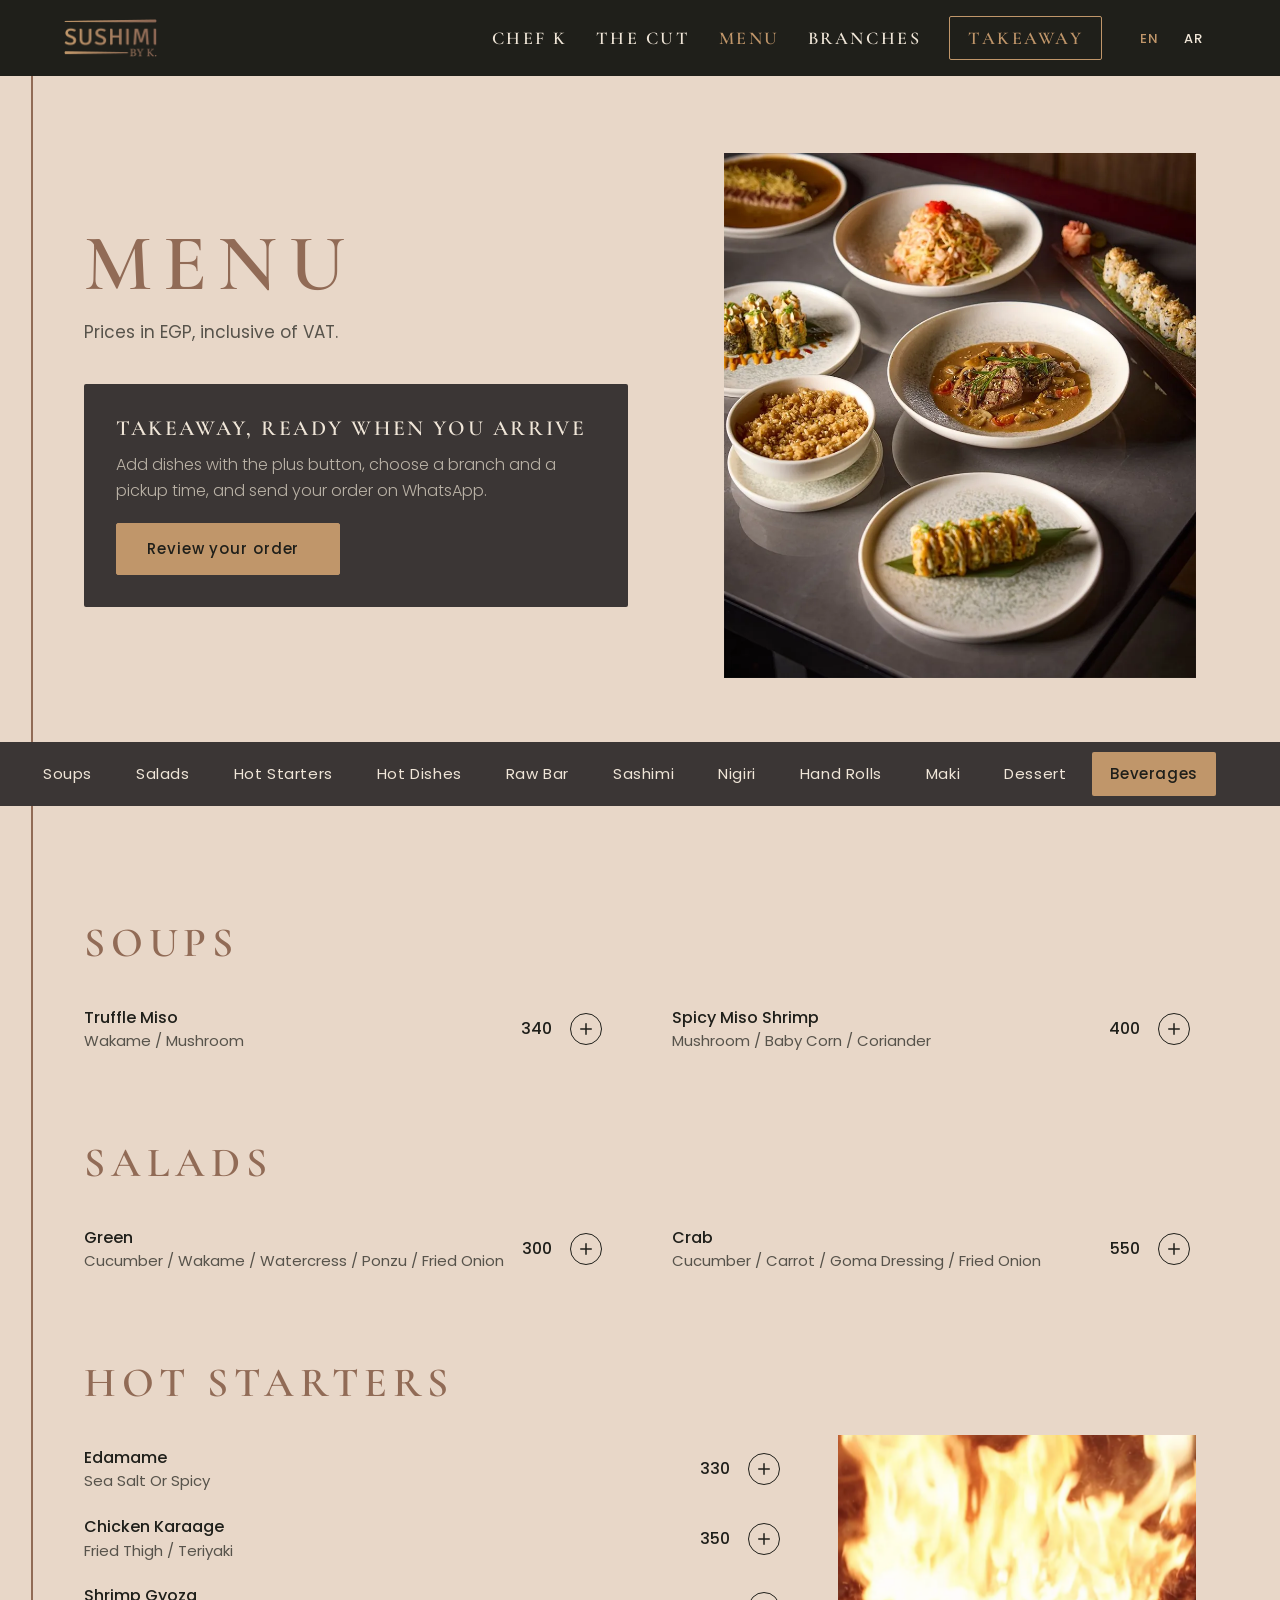
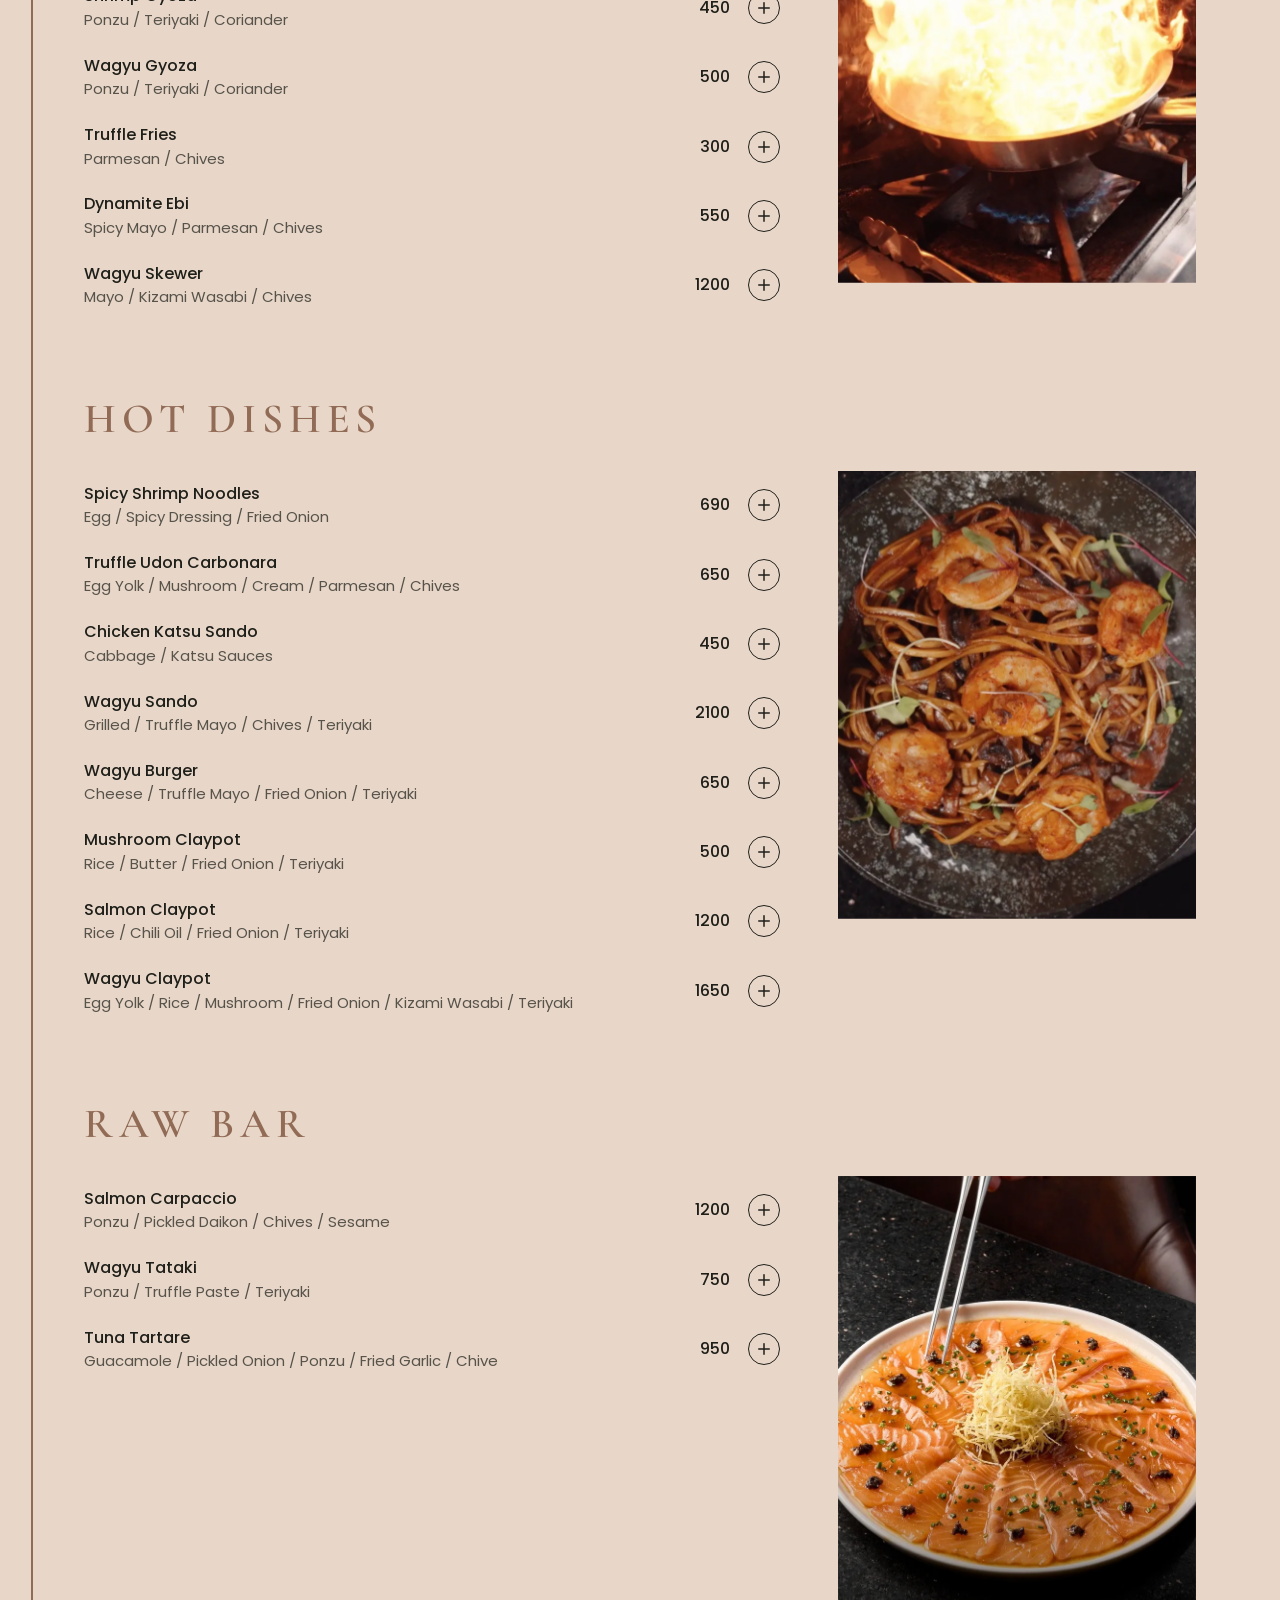
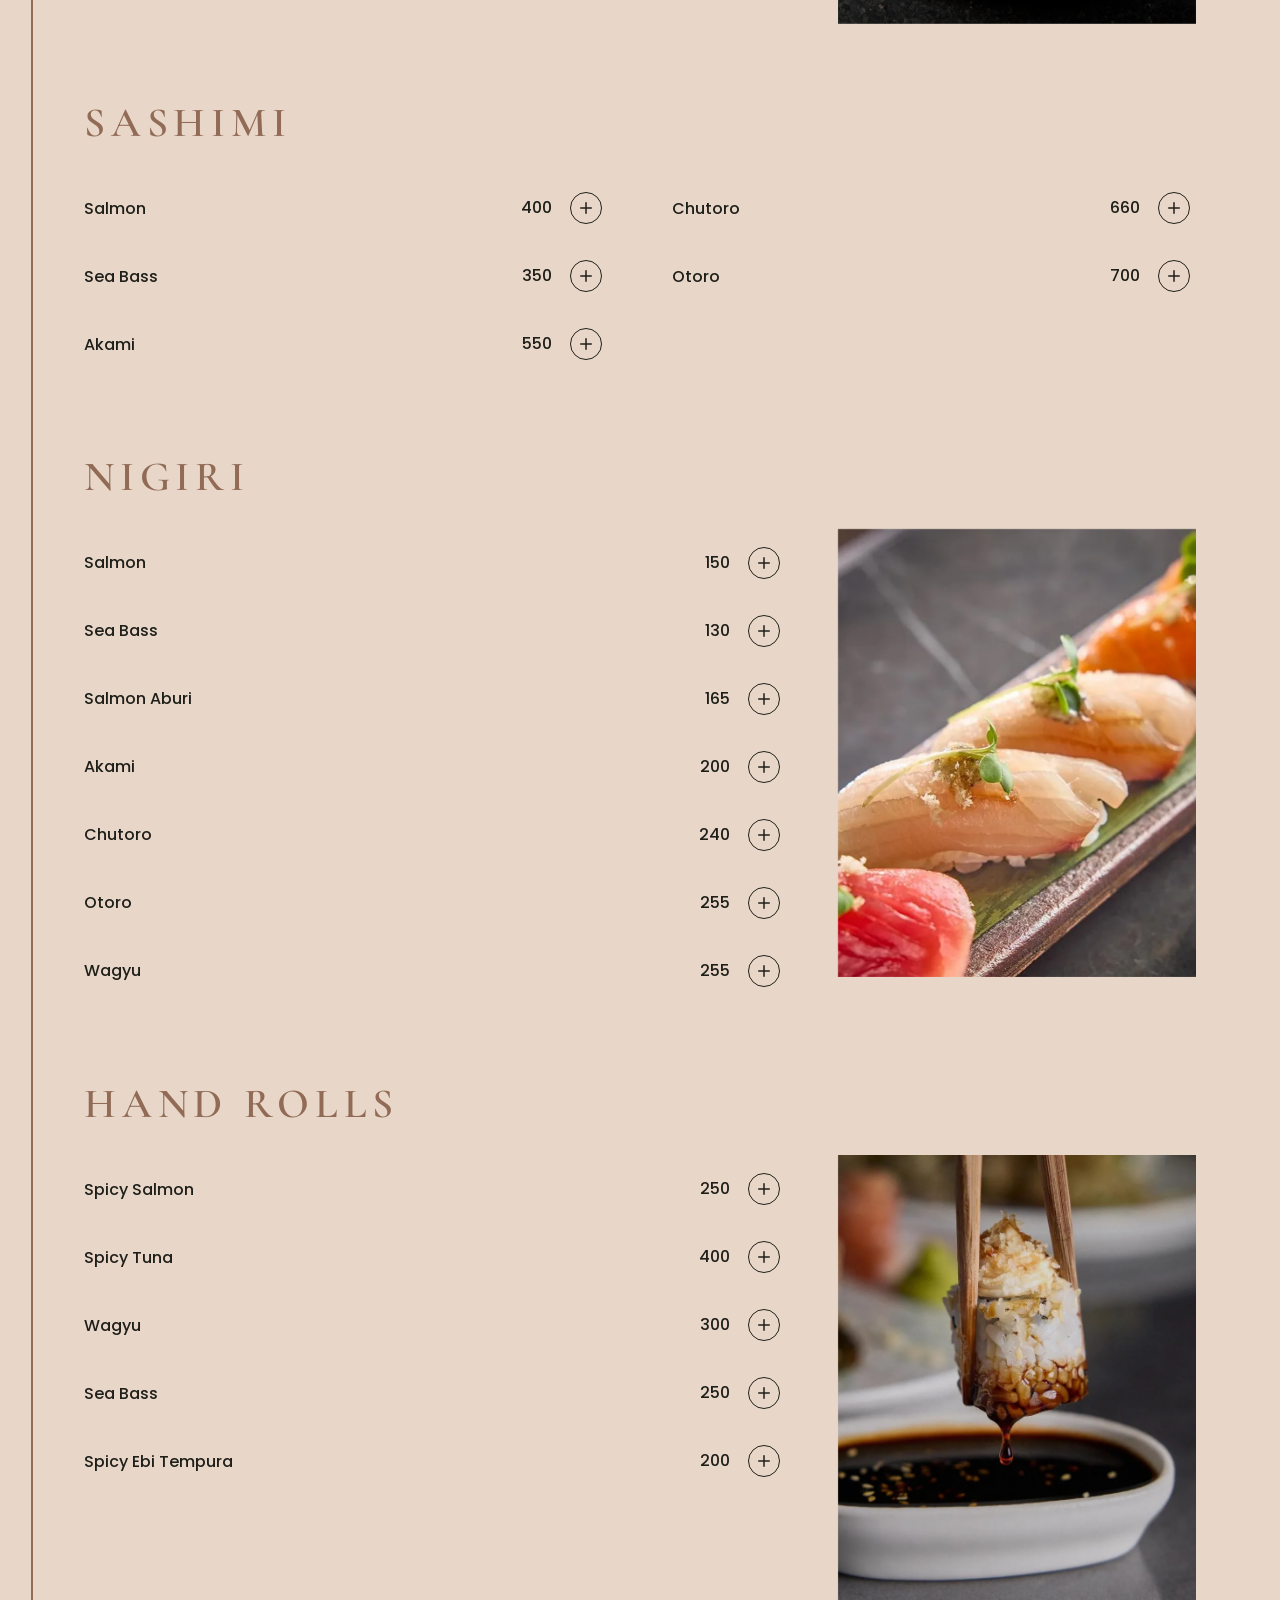
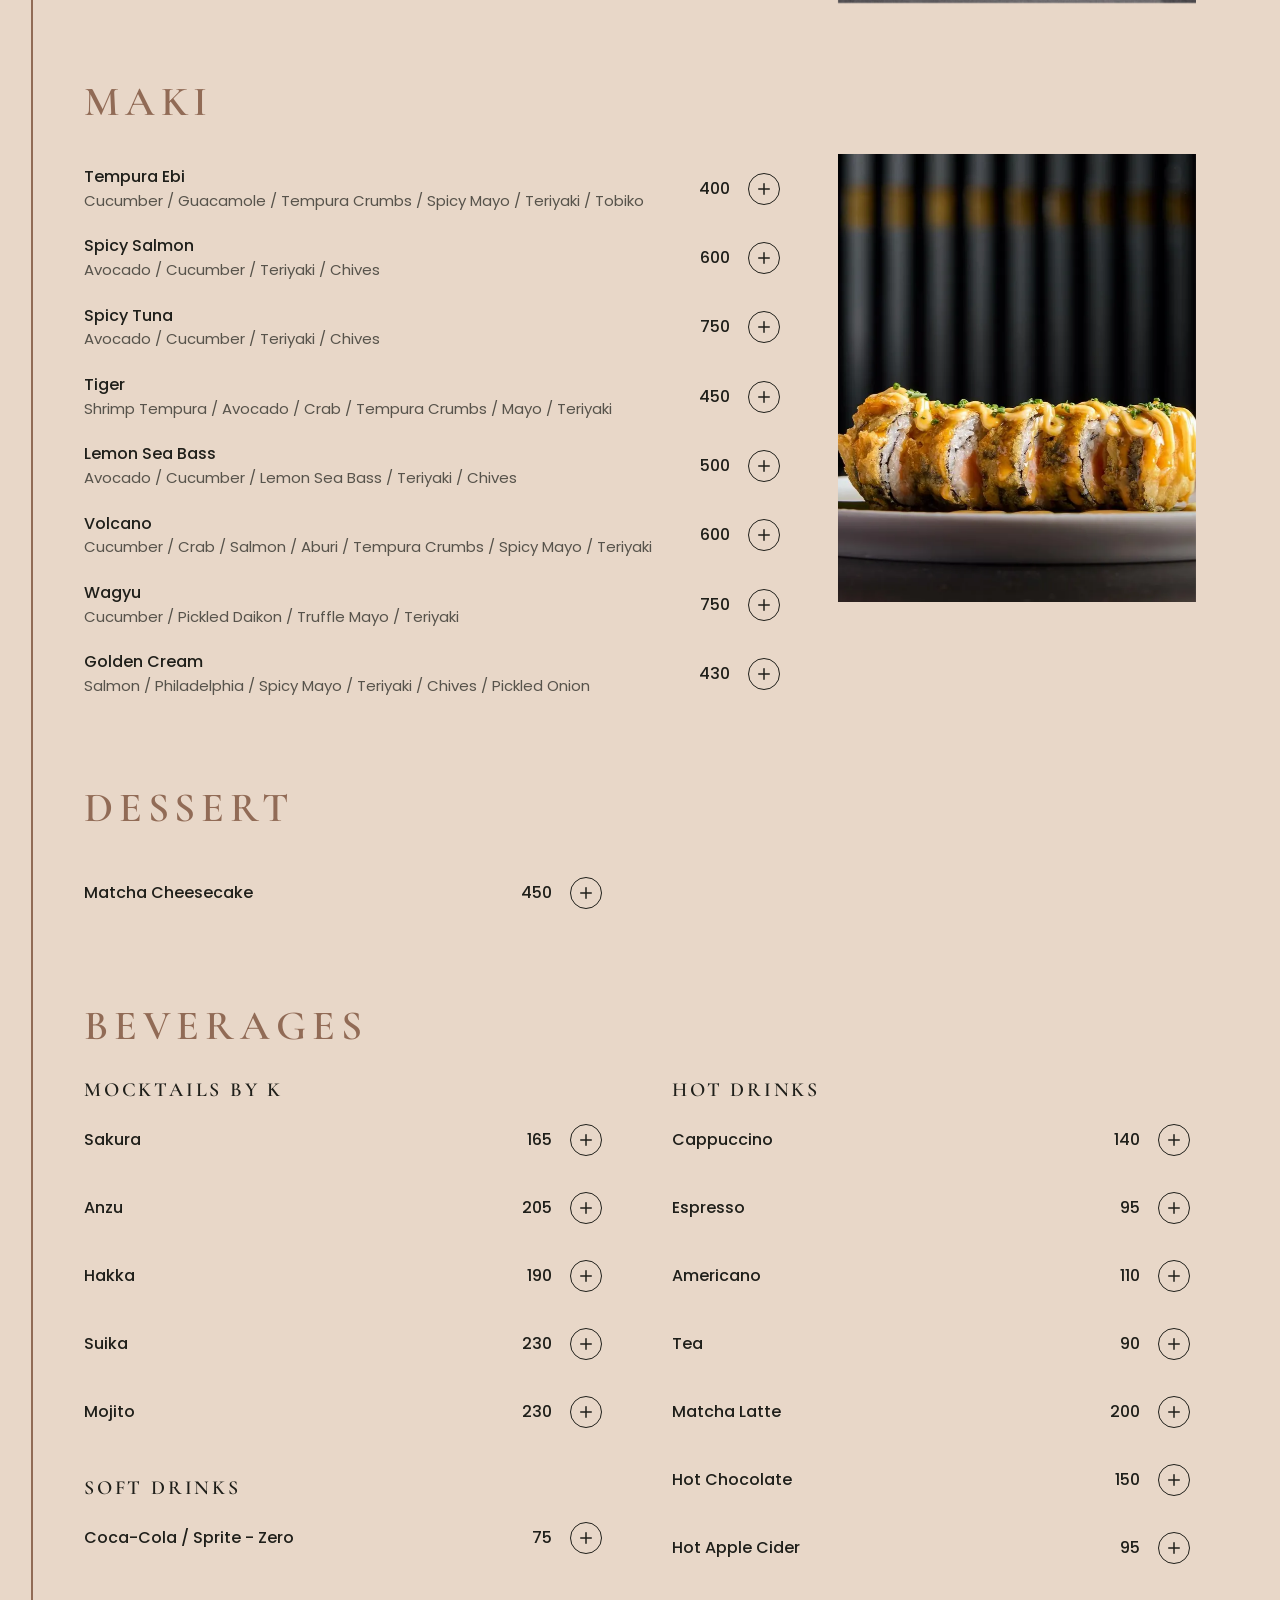
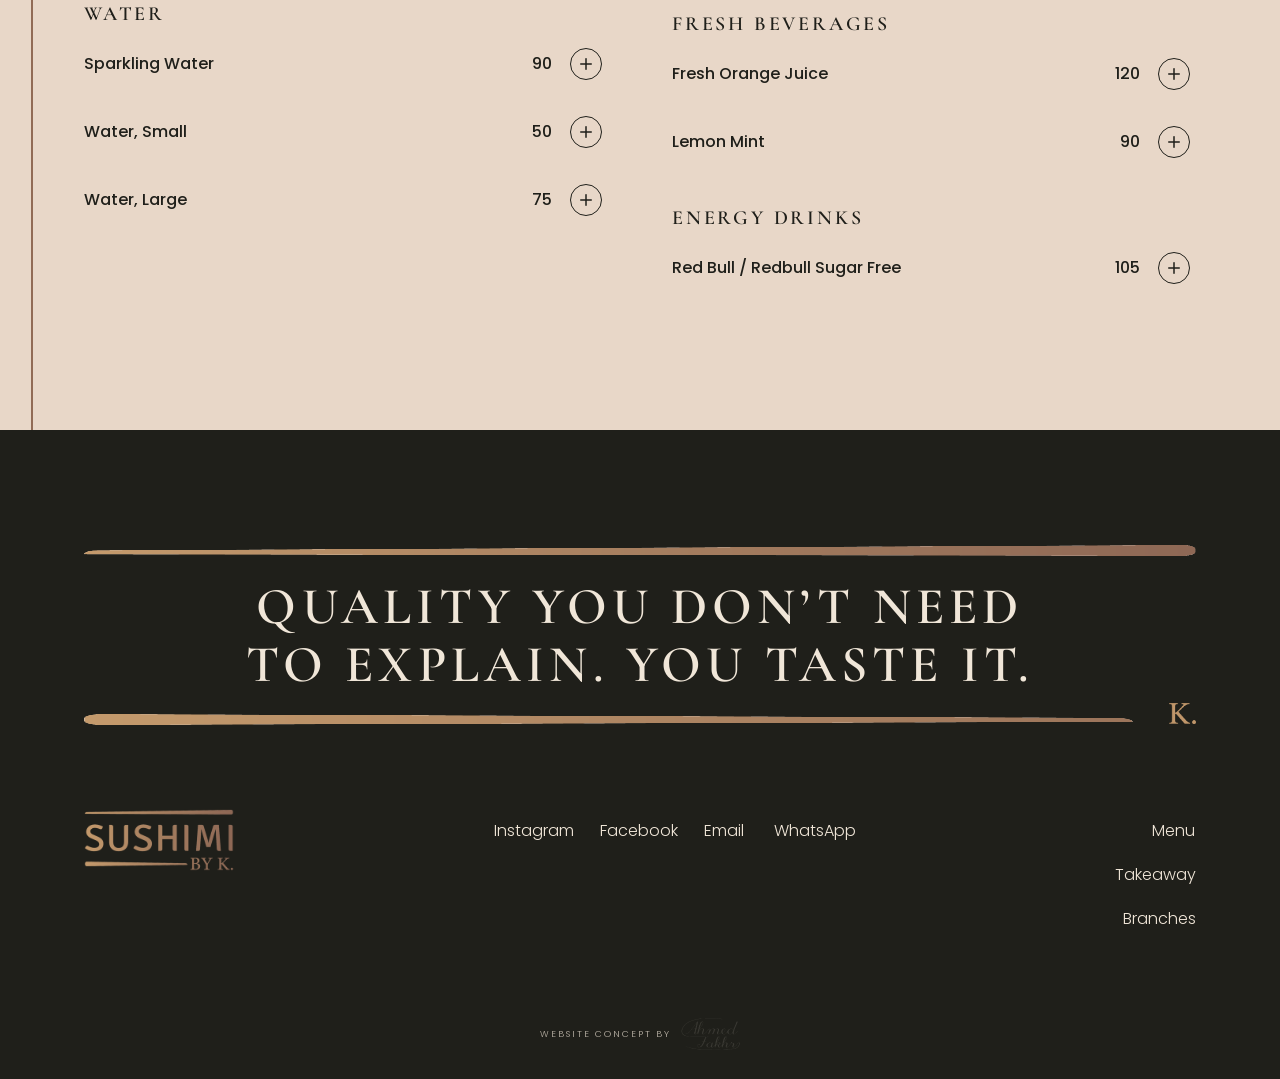
==== menu.html @ a474e841 "Sushimi By K website concept" ====
<!doctype html>
<html lang="en">
<head>
<meta charset="utf-8">
<meta name="viewport" content="width=device-width,initial-scale=1,minimum-scale=1">
<title>Menu | Sushimi By K</title>
<meta name="description" content="The full Sushimi By K menu: soups, raw bar, sashimi, nigiri, hand rolls, maki, hot dishes and more. Takeaway by WhatsApp.">
<meta name="theme-color" content="#1F1F1A">
<link rel="canonical" href="https://ahmedfakhr1.github.io/sushimibyk-preview/menu.html">
<meta property="og:type" content="website">
<meta property="og:site_name" content="Sushimi By K">
<meta property="og:title" content="Menu | Sushimi By K">
<meta property="og:description" content="The full Sushimi By K menu: soups, raw bar, sashimi, nigiri, hand rolls, maki, hot dishes and more. Takeaway by WhatsApp.">
<meta property="og:url" content="https://ahmedfakhr1.github.io/sushimibyk-preview/menu.html">
<meta property="og:image" content="https://ahmedfakhr1.github.io/sushimibyk-preview/img/og.jpg">
<meta property="og:image:width" content="1200">
<meta property="og:image:height" content="630">
<meta name="twitter:card" content="summary_large_image">
<link rel="icon" type="image/png" href="img/icon.png">
<link rel="icon" type="image/png" sizes="192x192" href="img/icon-192.png">
<link rel="apple-touch-icon" href="img/apple-touch-icon.png">
<link rel="preload" href="fonts/cormorant-garamond-5d13e7.woff2" as="font" type="font/woff2" crossorigin>
<link rel="preload" href="fonts/cormorant-garamond-d301dc.woff2" as="font" type="font/woff2" crossorigin>
<link rel="preload" href="fonts/poppins-178956.woff2" as="font" type="font/woff2" crossorigin>
<link rel="preload" href="fonts/poppins-5a6413.woff2" as="font" type="font/woff2" crossorigin>
<link rel="preload" href="fonts/poppins-ac3490.woff2" as="font" type="font/woff2" crossorigin>
<style>html.fl body{opacity:0}body{transition:opacity .25s ease}@media(prefers-reduced-motion:reduce){body{transition:none}}</style>
<script>(function(){var d=document.documentElement,s=0;d.classList.add('js');try{s=localStorage.getItem('sbk-intro')}catch(e){}if(s){d.classList.add('fl');setTimeout(function(){d.classList.remove('fl')},3000)}else{d.classList.add('veiled');setTimeout(function(){d.classList.remove('veiled')},4500)}})();</script>
<link rel="stylesheet" href="fonts.css?v=1">
<link rel="stylesheet" href="site.css?v=1">
<script src="site.js?v=1" defer></script>
<script type="application/ld+json">{"@context": "https://schema.org", "@type": "Restaurant", "@id": "https://ahmedfakhr1.github.io/sushimibyk-preview/#restaurant", "name": "Sushimi By K", "description": "The Art of Authentic Sushi, with the founder and executive chef, Chef K, at the counter.", "url": "https://ahmedfakhr1.github.io/sushimibyk-preview/", "image": "https://ahmedfakhr1.github.io/sushimibyk-preview/img/og.jpg", "logo": "https://ahmedfakhr1.github.io/sushimibyk-preview/img/logo-copper.png", "servesCuisine": "Sushi", "email": "sushimi@sushimibyk.com", "telephone": "+201019192522", "acceptsReservations": "False", "hasMenu": "https://ahmedfakhr1.github.io/sushimibyk-preview/menu.html", "founder": {"@type": "Person", "name": "Khaled Elhady", "alternateName": "Chef K"}, "sameAs": ["https://www.instagram.com/sushimi.by.k/", "https://www.facebook.com/sushimi.by.k"], "department": [{"@type": "Restaurant", "name": "Sushimi By K, Polaris", "telephone": "+201019192522", "hasMap": "https://www.google.com/maps/place/Sushimi+By+K+-+Polaris/@30.0281532,31.4937382,17z", "address": {"@type": "PostalAddress", "streetAddress": "N 90th Street, next to Future University", "addressLocality": "New Cairo", "addressCountry": "EG"}, "openingHoursSpecification": [{"@type": "OpeningHoursSpecification", "dayOfWeek": ["Monday", "Tuesday", "Wednesday", "Thursday", "Friday", "Saturday", "Sunday"], "opens": "14:00", "closes": "00:00"}]}, {"@type": "Restaurant", "name": "Sushimi By K, Park St East", "telephone": "+201201588188", "hasMap": "https://www.google.com/maps/place/Sushimi+By+K+-+Park+St+East/@30.0074053,31.4009795,17z", "address": {"@type": "PostalAddress", "streetAddress": "Park St East", "addressLocality": "New Cairo", "addressCountry": "EG"}, "openingHoursSpecification": [{"@type": "OpeningHoursSpecification", "dayOfWeek": ["Saturday", "Sunday", "Monday", "Tuesday", "Wednesday"], "opens": "14:00", "closes": "22:00"}, {"@type": "OpeningHoursSpecification", "dayOfWeek": ["Thursday", "Friday"], "opens": "15:00", "closes": "23:00"}]}, {"@type": "Restaurant", "name": "Sushimi By K, Park St West", "telephone": "+201099981494", "hasMap": "https://www.google.com/maps/place/Sushimi+By+K+-+Park+St+West/@30.0255326,31.0109569,17z", "address": {"@type": "PostalAddress", "streetAddress": "Park St, El-Bostan", "addressLocality": "Sheikh Zayed", "addressCountry": "EG"}, "openingHoursSpecification": [{"@type": "OpeningHoursSpecification", "dayOfWeek": ["Monday", "Tuesday", "Wednesday", "Thursday", "Friday", "Saturday", "Sunday"], "opens": "14:00", "closes": "00:00"}]}]}</script>
</head>
<body class="pg-menu" id="top">
<div class="veil" aria-hidden="true"><div class="veil-box"><div class="veil-bar"><img class="track" src="img/veil-bar.png" width="520" height="40" alt=""><img class="fill" src="img/veil-bar.png" width="520" height="40" alt=""></div><img src="img/veil-logo.png" width="520" height="179" alt=""></div></div>
<a class="skip" href="#main">Skip to content</a>
<header class="hd always">
<a class="hd-logo" href="index.html" aria-label="Sushimi By K, home"><img src="img/logo-copper-sm.png" width="380" height="156" alt="Sushimi By K."></a>
<div class="nav">
<nav class="nav-links" aria-label="Main"><a href="index.html#chef">Chef K</a><a href="index.html#cut">The cut</a><a href="menu.html" aria-current="page">Menu</a><a href="index.html#branches">Branches</a><a class="nav-btn" href="menu.html#takeaway">Takeaway</a></nav>
<div class="lang" role="group" aria-label="Language"><span aria-current="true">EN</span><button type="button" data-open="ar" aria-label="Arabic">AR</button></div>
<button type="button" class="burger" data-open="drawer" aria-label="Open the menu"><svg class="ic" viewBox="0 0 24 24" aria-hidden="true" focusable="false"><path d="M4 8h16"/><path d="M4 16h16"/></svg></button>
</div>
</header>

<main id="main" class="menu">
<section class="menu-head wrap">
<div>
<h1>Menu</h1>
<p class="note">Prices in EGP, inclusive of VAT.</p>
<div class="tk-intro" id="takeaway">
<h2>Takeaway, ready when you arrive</h2>
<p>Add dishes with the plus button, choose a branch and a pickup time, and send your order on WhatsApp.</p>
<button type="button" class="btn" data-open="basket">Review your order<span class="cnt"></span></button>
</div>
</div>
<div class="menu-head-ph"><img src="img/m-table.webp" width="900" height="1002" alt="A table of rolls, salad, rice and mains on speckled cream plates" decoding="async"></div>
</section>
<nav class="chips" aria-label="Menu sections"><div class="chips-in"><a href="#soups">Soups</a><a href="#salads">Salads</a><a href="#hot-starters">Hot Starters</a><a href="#hot-dishes">Hot Dishes</a><a href="#raw-bar">Raw Bar</a><a href="#sashimi">Sashimi</a><a href="#nigiri">Nigiri</a><a href="#hand-rolls">Hand Rolls</a><a href="#maki">Maki</a><a href="#dessert">Dessert</a><a href="#beverages">Beverages</a></div></nav>
<div class="menu-body wrap"><section class="msec" id="soups"><h2>Soups</h2><div class="msec-body"><div class="items"><ul><li class="it" data-id="soups-truffle-miso" data-name="Truffle Miso" data-price="340"><div class="it-main"><span class="it-name">Truffle Miso</span><span class="it-desc">Wakame / Mushroom</span></div><span class="it-price">340</span><button type="button" class="add" aria-label="Add Truffle Miso to takeaway"><svg class="ic" viewBox="0 0 24 24" aria-hidden="true" focusable="false"><path d="M12 5v14"/><path d="M5 12h14"/></svg><span class="n" aria-hidden="true"></span></button></li><li class="it" data-id="soups-spicy-miso-shrimp" data-name="Spicy Miso Shrimp" data-price="400"><div class="it-main"><span class="it-name">Spicy Miso Shrimp</span><span class="it-desc">Mushroom / Baby Corn / Coriander</span></div><span class="it-price">400</span><button type="button" class="add" aria-label="Add Spicy Miso Shrimp to takeaway"><svg class="ic" viewBox="0 0 24 24" aria-hidden="true" focusable="false"><path d="M12 5v14"/><path d="M5 12h14"/></svg><span class="n" aria-hidden="true"></span></button></li></ul></div></div></section><section class="msec" id="salads"><h2>Salads</h2><div class="msec-body"><div class="items"><ul><li class="it" data-id="salads-green" data-name="Green" data-price="300"><div class="it-main"><span class="it-name">Green</span><span class="it-desc">Cucumber / Wakame / Watercress / Ponzu / Fried Onion</span></div><span class="it-price">300</span><button type="button" class="add" aria-label="Add Green to takeaway"><svg class="ic" viewBox="0 0 24 24" aria-hidden="true" focusable="false"><path d="M12 5v14"/><path d="M5 12h14"/></svg><span class="n" aria-hidden="true"></span></button></li><li class="it" data-id="salads-crab" data-name="Crab" data-price="550"><div class="it-main"><span class="it-name">Crab</span><span class="it-desc">Cucumber / Carrot / Goma Dressing / Fried Onion</span></div><span class="it-price">550</span><button type="button" class="add" aria-label="Add Crab to takeaway"><svg class="ic" viewBox="0 0 24 24" aria-hidden="true" focusable="false"><path d="M12 5v14"/><path d="M5 12h14"/></svg><span class="n" aria-hidden="true"></span></button></li></ul></div></div></section><section class="msec has-ph" id="hot-starters"><h2>Hot Starters</h2><div class="msec-body"><div class="items"><ul><li class="it" data-id="hot-starters-edamame" data-name="Edamame" data-price="330"><div class="it-main"><span class="it-name">Edamame</span><span class="it-desc">Sea Salt Or Spicy</span></div><span class="it-price">330</span><button type="button" class="add" aria-label="Add Edamame to takeaway"><svg class="ic" viewBox="0 0 24 24" aria-hidden="true" focusable="false"><path d="M12 5v14"/><path d="M5 12h14"/></svg><span class="n" aria-hidden="true"></span></button></li><li class="it" data-id="hot-starters-chicken-karaage" data-name="Chicken Karaage" data-price="350"><div class="it-main"><span class="it-name">Chicken Karaage</span><span class="it-desc">Fried Thigh / Teriyaki</span></div><span class="it-price">350</span><button type="button" class="add" aria-label="Add Chicken Karaage to takeaway"><svg class="ic" viewBox="0 0 24 24" aria-hidden="true" focusable="false"><path d="M12 5v14"/><path d="M5 12h14"/></svg><span class="n" aria-hidden="true"></span></button></li><li class="it" data-id="hot-starters-shrimp-gyoza" data-name="Shrimp Gyoza" data-price="450"><div class="it-main"><span class="it-name">Shrimp Gyoza</span><span class="it-desc">Ponzu / Teriyaki / Coriander</span></div><span class="it-price">450</span><button type="button" class="add" aria-label="Add Shrimp Gyoza to takeaway"><svg class="ic" viewBox="0 0 24 24" aria-hidden="true" focusable="false"><path d="M12 5v14"/><path d="M5 12h14"/></svg><span class="n" aria-hidden="true"></span></button></li><li class="it" data-id="hot-starters-wagyu-gyoza" data-name="Wagyu Gyoza" data-price="500"><div class="it-main"><span class="it-name">Wagyu Gyoza</span><span class="it-desc">Ponzu / Teriyaki / Coriander</span></div><span class="it-price">500</span><button type="button" class="add" aria-label="Add Wagyu Gyoza to takeaway"><svg class="ic" viewBox="0 0 24 24" aria-hidden="true" focusable="false"><path d="M12 5v14"/><path d="M5 12h14"/></svg><span class="n" aria-hidden="true"></span></button></li><li class="it" data-id="hot-starters-truffle-fries" data-name="Truffle Fries" data-price="300"><div class="it-main"><span class="it-name">Truffle Fries</span><span class="it-desc">Parmesan / Chives</span></div><span class="it-price">300</span><button type="button" class="add" aria-label="Add Truffle Fries to takeaway"><svg class="ic" viewBox="0 0 24 24" aria-hidden="true" focusable="false"><path d="M12 5v14"/><path d="M5 12h14"/></svg><span class="n" aria-hidden="true"></span></button></li><li class="it" data-id="hot-starters-dynamite-ebi" data-name="Dynamite Ebi" data-price="550"><div class="it-main"><span class="it-name">Dynamite Ebi</span><span class="it-desc">Spicy Mayo / Parmesan / Chives</span></div><span class="it-price">550</span><button type="button" class="add" aria-label="Add Dynamite Ebi to takeaway"><svg class="ic" viewBox="0 0 24 24" aria-hidden="true" focusable="false"><path d="M12 5v14"/><path d="M5 12h14"/></svg><span class="n" aria-hidden="true"></span></button></li><li class="it" data-id="hot-starters-wagyu-skewer" data-name="Wagyu Skewer" data-price="1200"><div class="it-main"><span class="it-name">Wagyu Skewer</span><span class="it-desc">Mayo / Kizami Wasabi / Chives</span></div><span class="it-price">1200</span><button type="button" class="add" aria-label="Add Wagyu Skewer to takeaway"><svg class="ic" viewBox="0 0 24 24" aria-hidden="true" focusable="false"><path d="M12 5v14"/><path d="M5 12h14"/></svg><span class="n" aria-hidden="true"></span></button></li></ul></div><figure class="mph"><img src="img/m-flame.webp" width="720" height="1280" alt="A pan alight over the burner in the kitchen" loading="lazy" decoding="async"></figure></div></section><section class="msec has-ph" id="hot-dishes"><h2>Hot Dishes</h2><div class="msec-body"><div class="items"><ul><li class="it" data-id="hot-dishes-spicy-shrimp-noodles" data-name="Spicy Shrimp Noodles" data-price="690"><div class="it-main"><span class="it-name">Spicy Shrimp Noodles</span><span class="it-desc">Egg / Spicy Dressing / Fried Onion</span></div><span class="it-price">690</span><button type="button" class="add" aria-label="Add Spicy Shrimp Noodles to takeaway"><svg class="ic" viewBox="0 0 24 24" aria-hidden="true" focusable="false"><path d="M12 5v14"/><path d="M5 12h14"/></svg><span class="n" aria-hidden="true"></span></button></li><li class="it" data-id="hot-dishes-truffle-udon-carbonara" data-name="Truffle Udon Carbonara" data-price="650"><div class="it-main"><span class="it-name">Truffle Udon Carbonara</span><span class="it-desc">Egg Yolk / Mushroom / Cream / Parmesan / Chives</span></div><span class="it-price">650</span><button type="button" class="add" aria-label="Add Truffle Udon Carbonara to takeaway"><svg class="ic" viewBox="0 0 24 24" aria-hidden="true" focusable="false"><path d="M12 5v14"/><path d="M5 12h14"/></svg><span class="n" aria-hidden="true"></span></button></li><li class="it" data-id="hot-dishes-chicken-katsu-sando" data-name="Chicken Katsu Sando" data-price="450"><div class="it-main"><span class="it-name">Chicken Katsu Sando</span><span class="it-desc">Cabbage / Katsu Sauces</span></div><span class="it-price">450</span><button type="button" class="add" aria-label="Add Chicken Katsu Sando to takeaway"><svg class="ic" viewBox="0 0 24 24" aria-hidden="true" focusable="false"><path d="M12 5v14"/><path d="M5 12h14"/></svg><span class="n" aria-hidden="true"></span></button></li><li class="it" data-id="hot-dishes-wagyu-sando" data-name="Wagyu Sando" data-price="2100"><div class="it-main"><span class="it-name">Wagyu Sando</span><span class="it-desc">Grilled / Truffle Mayo / Chives / Teriyaki</span></div><span class="it-price">2100</span><button type="button" class="add" aria-label="Add Wagyu Sando to takeaway"><svg class="ic" viewBox="0 0 24 24" aria-hidden="true" focusable="false"><path d="M12 5v14"/><path d="M5 12h14"/></svg><span class="n" aria-hidden="true"></span></button></li><li class="it" data-id="hot-dishes-wagyu-burger" data-name="Wagyu Burger" data-price="650"><div class="it-main"><span class="it-name">Wagyu Burger</span><span class="it-desc">Cheese / Truffle Mayo / Fried Onion / Teriyaki</span></div><span class="it-price">650</span><button type="button" class="add" aria-label="Add Wagyu Burger to takeaway"><svg class="ic" viewBox="0 0 24 24" aria-hidden="true" focusable="false"><path d="M12 5v14"/><path d="M5 12h14"/></svg><span class="n" aria-hidden="true"></span></button></li><li class="it" data-id="hot-dishes-mushroom-claypot" data-name="Mushroom Claypot" data-price="500"><div class="it-main"><span class="it-name">Mushroom Claypot</span><span class="it-desc">Rice / Butter / Fried Onion / Teriyaki</span></div><span class="it-price">500</span><button type="button" class="add" aria-label="Add Mushroom Claypot to takeaway"><svg class="ic" viewBox="0 0 24 24" aria-hidden="true" focusable="false"><path d="M12 5v14"/><path d="M5 12h14"/></svg><span class="n" aria-hidden="true"></span></button></li><li class="it" data-id="hot-dishes-salmon-claypot" data-name="Salmon Claypot" data-price="1200"><div class="it-main"><span class="it-name">Salmon Claypot</span><span class="it-desc">Rice / Chili Oil / Fried Onion / Teriyaki</span></div><span class="it-price">1200</span><button type="button" class="add" aria-label="Add Salmon Claypot to takeaway"><svg class="ic" viewBox="0 0 24 24" aria-hidden="true" focusable="false"><path d="M12 5v14"/><path d="M5 12h14"/></svg><span class="n" aria-hidden="true"></span></button></li><li class="it" data-id="hot-dishes-wagyu-claypot" data-name="Wagyu Claypot" data-price="1650"><div class="it-main"><span class="it-name">Wagyu Claypot</span><span class="it-desc">Egg Yolk / Rice / Mushroom / Fried Onion / Kizami Wasabi / Teriyaki</span></div><span class="it-price">1650</span><button type="button" class="add" aria-label="Add Wagyu Claypot to takeaway"><svg class="ic" viewBox="0 0 24 24" aria-hidden="true" focusable="false"><path d="M12 5v14"/><path d="M5 12h14"/></svg><span class="n" aria-hidden="true"></span></button></li></ul></div><figure class="mph"><img src="img/m-noodles.webp" width="720" height="1280" alt="Spicy shrimp noodles from above, chopsticks at the rim" loading="lazy" decoding="async"></figure></div></section><section class="msec has-ph" id="raw-bar"><h2>Raw Bar</h2><div class="msec-body"><div class="items"><ul><li class="it" data-id="raw-bar-salmon-carpaccio" data-name="Salmon Carpaccio" data-price="1200"><div class="it-main"><span class="it-name">Salmon Carpaccio</span><span class="it-desc">Ponzu / Pickled Daikon / Chives / Sesame</span></div><span class="it-price">1200</span><button type="button" class="add" aria-label="Add Salmon Carpaccio to takeaway"><svg class="ic" viewBox="0 0 24 24" aria-hidden="true" focusable="false"><path d="M12 5v14"/><path d="M5 12h14"/></svg><span class="n" aria-hidden="true"></span></button></li><li class="it" data-id="raw-bar-wagyu-tataki" data-name="Wagyu Tataki" data-price="750"><div class="it-main"><span class="it-name">Wagyu Tataki</span><span class="it-desc">Ponzu / Truffle Paste / Teriyaki</span></div><span class="it-price">750</span><button type="button" class="add" aria-label="Add Wagyu Tataki to takeaway"><svg class="ic" viewBox="0 0 24 24" aria-hidden="true" focusable="false"><path d="M12 5v14"/><path d="M5 12h14"/></svg><span class="n" aria-hidden="true"></span></button></li><li class="it" data-id="raw-bar-tuna-tartare" data-name="Tuna Tartare" data-price="950"><div class="it-main"><span class="it-name">Tuna Tartare</span><span class="it-desc">Guacamole / Pickled Onion / Ponzu / Fried Garlic / Chive</span></div><span class="it-price">950</span><button type="button" class="add" aria-label="Add Tuna Tartare to takeaway"><svg class="ic" viewBox="0 0 24 24" aria-hidden="true" focusable="false"><path d="M12 5v14"/><path d="M5 12h14"/></svg><span class="n" aria-hidden="true"></span></button></li></ul></div><figure class="mph"><img src="img/m-carpaccio.webp" width="900" height="933" alt="Salmon carpaccio lifted with steel chopsticks" loading="lazy" decoding="async"></figure></div></section><section class="msec" id="sashimi"><h2>Sashimi</h2><div class="msec-body"><div class="items"><ul><li class="it" data-id="sashimi-salmon" data-name="Salmon" data-price="400"><div class="it-main"><span class="it-name">Salmon</span></div><span class="it-price">400</span><button type="button" class="add" aria-label="Add Salmon to takeaway"><svg class="ic" viewBox="0 0 24 24" aria-hidden="true" focusable="false"><path d="M12 5v14"/><path d="M5 12h14"/></svg><span class="n" aria-hidden="true"></span></button></li><li class="it" data-id="sashimi-sea-bass" data-name="Sea Bass" data-price="350"><div class="it-main"><span class="it-name">Sea Bass</span></div><span class="it-price">350</span><button type="button" class="add" aria-label="Add Sea Bass to takeaway"><svg class="ic" viewBox="0 0 24 24" aria-hidden="true" focusable="false"><path d="M12 5v14"/><path d="M5 12h14"/></svg><span class="n" aria-hidden="true"></span></button></li><li class="it" data-id="sashimi-akami" data-name="Akami" data-price="550"><div class="it-main"><span class="it-name">Akami</span></div><span class="it-price">550</span><button type="button" class="add" aria-label="Add Akami to takeaway"><svg class="ic" viewBox="0 0 24 24" aria-hidden="true" focusable="false"><path d="M12 5v14"/><path d="M5 12h14"/></svg><span class="n" aria-hidden="true"></span></button></li><li class="it" data-id="sashimi-chutoro" data-name="Chutoro" data-price="660"><div class="it-main"><span class="it-name">Chutoro</span></div><span class="it-price">660</span><button type="button" class="add" aria-label="Add Chutoro to takeaway"><svg class="ic" viewBox="0 0 24 24" aria-hidden="true" focusable="false"><path d="M12 5v14"/><path d="M5 12h14"/></svg><span class="n" aria-hidden="true"></span></button></li><li class="it" data-id="sashimi-otoro" data-name="Otoro" data-price="700"><div class="it-main"><span class="it-name">Otoro</span></div><span class="it-price">700</span><button type="button" class="add" aria-label="Add Otoro to takeaway"><svg class="ic" viewBox="0 0 24 24" aria-hidden="true" focusable="false"><path d="M12 5v14"/><path d="M5 12h14"/></svg><span class="n" aria-hidden="true"></span></button></li></ul></div></div></section><section class="msec has-ph" id="nigiri"><h2>Nigiri</h2><div class="msec-body"><div class="items"><ul><li class="it" data-id="nigiri-salmon" data-name="Salmon" data-price="150"><div class="it-main"><span class="it-name">Salmon</span></div><span class="it-price">150</span><button type="button" class="add" aria-label="Add Salmon to takeaway"><svg class="ic" viewBox="0 0 24 24" aria-hidden="true" focusable="false"><path d="M12 5v14"/><path d="M5 12h14"/></svg><span class="n" aria-hidden="true"></span></button></li><li class="it" data-id="nigiri-sea-bass" data-name="Sea Bass" data-price="130"><div class="it-main"><span class="it-name">Sea Bass</span></div><span class="it-price">130</span><button type="button" class="add" aria-label="Add Sea Bass to takeaway"><svg class="ic" viewBox="0 0 24 24" aria-hidden="true" focusable="false"><path d="M12 5v14"/><path d="M5 12h14"/></svg><span class="n" aria-hidden="true"></span></button></li><li class="it" data-id="nigiri-salmon-aburi" data-name="Salmon Aburi" data-price="165"><div class="it-main"><span class="it-name">Salmon Aburi</span></div><span class="it-price">165</span><button type="button" class="add" aria-label="Add Salmon Aburi to takeaway"><svg class="ic" viewBox="0 0 24 24" aria-hidden="true" focusable="false"><path d="M12 5v14"/><path d="M5 12h14"/></svg><span class="n" aria-hidden="true"></span></button></li><li class="it" data-id="nigiri-akami" data-name="Akami" data-price="200"><div class="it-main"><span class="it-name">Akami</span></div><span class="it-price">200</span><button type="button" class="add" aria-label="Add Akami to takeaway"><svg class="ic" viewBox="0 0 24 24" aria-hidden="true" focusable="false"><path d="M12 5v14"/><path d="M5 12h14"/></svg><span class="n" aria-hidden="true"></span></button></li><li class="it" data-id="nigiri-chutoro" data-name="Chutoro" data-price="240"><div class="it-main"><span class="it-name">Chutoro</span></div><span class="it-price">240</span><button type="button" class="add" aria-label="Add Chutoro to takeaway"><svg class="ic" viewBox="0 0 24 24" aria-hidden="true" focusable="false"><path d="M12 5v14"/><path d="M5 12h14"/></svg><span class="n" aria-hidden="true"></span></button></li><li class="it" data-id="nigiri-otoro" data-name="Otoro" data-price="255"><div class="it-main"><span class="it-name">Otoro</span></div><span class="it-price">255</span><button type="button" class="add" aria-label="Add Otoro to takeaway"><svg class="ic" viewBox="0 0 24 24" aria-hidden="true" focusable="false"><path d="M12 5v14"/><path d="M5 12h14"/></svg><span class="n" aria-hidden="true"></span></button></li><li class="it" data-id="nigiri-wagyu" data-name="Wagyu" data-price="255"><div class="it-main"><span class="it-name">Wagyu</span></div><span class="it-price">255</span><button type="button" class="add" aria-label="Add Wagyu to takeaway"><svg class="ic" viewBox="0 0 24 24" aria-hidden="true" focusable="false"><path d="M12 5v14"/><path d="M5 12h14"/></svg><span class="n" aria-hidden="true"></span></button></li></ul></div><figure class="mph"><img src="img/m-nigiri.webp" width="900" height="675" alt="Tuna, sea bass and salmon nigiri on a long board" loading="lazy" decoding="async"></figure></div></section><section class="msec has-ph" id="hand-rolls"><h2>Hand Rolls</h2><div class="msec-body"><div class="items"><ul><li class="it" data-id="hand-rolls-spicy-salmon" data-name="Spicy Salmon" data-price="250"><div class="it-main"><span class="it-name">Spicy Salmon</span></div><span class="it-price">250</span><button type="button" class="add" aria-label="Add Spicy Salmon to takeaway"><svg class="ic" viewBox="0 0 24 24" aria-hidden="true" focusable="false"><path d="M12 5v14"/><path d="M5 12h14"/></svg><span class="n" aria-hidden="true"></span></button></li><li class="it" data-id="hand-rolls-spicy-tuna" data-name="Spicy Tuna" data-price="400"><div class="it-main"><span class="it-name">Spicy Tuna</span></div><span class="it-price">400</span><button type="button" class="add" aria-label="Add Spicy Tuna to takeaway"><svg class="ic" viewBox="0 0 24 24" aria-hidden="true" focusable="false"><path d="M12 5v14"/><path d="M5 12h14"/></svg><span class="n" aria-hidden="true"></span></button></li><li class="it" data-id="hand-rolls-wagyu" data-name="Wagyu" data-price="300"><div class="it-main"><span class="it-name">Wagyu</span></div><span class="it-price">300</span><button type="button" class="add" aria-label="Add Wagyu to takeaway"><svg class="ic" viewBox="0 0 24 24" aria-hidden="true" focusable="false"><path d="M12 5v14"/><path d="M5 12h14"/></svg><span class="n" aria-hidden="true"></span></button></li><li class="it" data-id="hand-rolls-sea-bass" data-name="Sea Bass" data-price="250"><div class="it-main"><span class="it-name">Sea Bass</span></div><span class="it-price">250</span><button type="button" class="add" aria-label="Add Sea Bass to takeaway"><svg class="ic" viewBox="0 0 24 24" aria-hidden="true" focusable="false"><path d="M12 5v14"/><path d="M5 12h14"/></svg><span class="n" aria-hidden="true"></span></button></li><li class="it" data-id="hand-rolls-spicy-ebi-tempura" data-name="Spicy Ebi Tempura" data-price="200"><div class="it-main"><span class="it-name">Spicy Ebi Tempura</span></div><span class="it-price">200</span><button type="button" class="add" aria-label="Add Spicy Ebi Tempura to takeaway"><svg class="ic" viewBox="0 0 24 24" aria-hidden="true" focusable="false"><path d="M12 5v14"/><path d="M5 12h14"/></svg><span class="n" aria-hidden="true"></span></button></li></ul></div><figure class="mph"><img src="img/m-soy.webp" width="900" height="1023" alt="A roll lifted out of the soy with chopsticks, a drop falling" loading="lazy" decoding="async"></figure></div></section><section class="msec has-ph" id="maki"><h2>Maki</h2><div class="msec-body"><div class="items"><ul><li class="it" data-id="maki-tempura-ebi" data-name="Tempura Ebi" data-price="400"><div class="it-main"><span class="it-name">Tempura Ebi</span><span class="it-desc">Cucumber / Guacamole / Tempura Crumbs / Spicy Mayo / Teriyaki / Tobiko</span></div><span class="it-price">400</span><button type="button" class="add" aria-label="Add Tempura Ebi to takeaway"><svg class="ic" viewBox="0 0 24 24" aria-hidden="true" focusable="false"><path d="M12 5v14"/><path d="M5 12h14"/></svg><span class="n" aria-hidden="true"></span></button></li><li class="it" data-id="maki-spicy-salmon" data-name="Spicy Salmon" data-price="600"><div class="it-main"><span class="it-name">Spicy Salmon</span><span class="it-desc">Avocado / Cucumber / Teriyaki / Chives</span></div><span class="it-price">600</span><button type="button" class="add" aria-label="Add Spicy Salmon to takeaway"><svg class="ic" viewBox="0 0 24 24" aria-hidden="true" focusable="false"><path d="M12 5v14"/><path d="M5 12h14"/></svg><span class="n" aria-hidden="true"></span></button></li><li class="it" data-id="maki-spicy-tuna" data-name="Spicy Tuna" data-price="750"><div class="it-main"><span class="it-name">Spicy Tuna</span><span class="it-desc">Avocado / Cucumber / Teriyaki / Chives</span></div><span class="it-price">750</span><button type="button" class="add" aria-label="Add Spicy Tuna to takeaway"><svg class="ic" viewBox="0 0 24 24" aria-hidden="true" focusable="false"><path d="M12 5v14"/><path d="M5 12h14"/></svg><span class="n" aria-hidden="true"></span></button></li><li class="it" data-id="maki-tiger" data-name="Tiger" data-price="450"><div class="it-main"><span class="it-name">Tiger</span><span class="it-desc">Shrimp Tempura / Avocado / Crab / Tempura Crumbs / Mayo / Teriyaki</span></div><span class="it-price">450</span><button type="button" class="add" aria-label="Add Tiger to takeaway"><svg class="ic" viewBox="0 0 24 24" aria-hidden="true" focusable="false"><path d="M12 5v14"/><path d="M5 12h14"/></svg><span class="n" aria-hidden="true"></span></button></li><li class="it" data-id="maki-lemon-sea-bass" data-name="Lemon Sea Bass" data-price="500"><div class="it-main"><span class="it-name">Lemon Sea Bass</span><span class="it-desc">Avocado / Cucumber / Lemon Sea Bass / Teriyaki / Chives</span></div><span class="it-price">500</span><button type="button" class="add" aria-label="Add Lemon Sea Bass to takeaway"><svg class="ic" viewBox="0 0 24 24" aria-hidden="true" focusable="false"><path d="M12 5v14"/><path d="M5 12h14"/></svg><span class="n" aria-hidden="true"></span></button></li><li class="it" data-id="maki-volcano" data-name="Volcano" data-price="600"><div class="it-main"><span class="it-name">Volcano</span><span class="it-desc">Cucumber / Crab / Salmon / Aburi / Tempura Crumbs / Spicy Mayo / Teriyaki</span></div><span class="it-price">600</span><button type="button" class="add" aria-label="Add Volcano to takeaway"><svg class="ic" viewBox="0 0 24 24" aria-hidden="true" focusable="false"><path d="M12 5v14"/><path d="M5 12h14"/></svg><span class="n" aria-hidden="true"></span></button></li><li class="it" data-id="maki-wagyu" data-name="Wagyu" data-price="750"><div class="it-main"><span class="it-name">Wagyu</span><span class="it-desc">Cucumber / Pickled Daikon / Truffle Mayo / Teriyaki</span></div><span class="it-price">750</span><button type="button" class="add" aria-label="Add Wagyu to takeaway"><svg class="ic" viewBox="0 0 24 24" aria-hidden="true" focusable="false"><path d="M12 5v14"/><path d="M5 12h14"/></svg><span class="n" aria-hidden="true"></span></button></li><li class="it" data-id="maki-golden-cream" data-name="Golden Cream" data-price="430"><div class="it-main"><span class="it-name">Golden Cream</span><span class="it-desc">Salmon / Philadelphia / Spicy Mayo / Teriyaki / Chives / Pickled Onion</span></div><span class="it-price">430</span><button type="button" class="add" aria-label="Add Golden Cream to takeaway"><svg class="ic" viewBox="0 0 24 24" aria-hidden="true" focusable="false"><path d="M12 5v14"/><path d="M5 12h14"/></svg><span class="n" aria-hidden="true"></span></button></li></ul></div><figure class="mph"><img src="img/m-roll.webp" width="900" height="888" alt="A tempura roll with spicy sauce against a black fluted wall" loading="lazy" decoding="async"></figure></div></section><section class="msec" id="dessert"><h2>Dessert</h2><div class="msec-body"><div class="items"><ul><li class="it" data-id="dessert-matcha-cheesecake" data-name="Matcha Cheesecake" data-price="450"><div class="it-main"><span class="it-name">Matcha Cheesecake</span></div><span class="it-price">450</span><button type="button" class="add" aria-label="Add Matcha Cheesecake to takeaway"><svg class="ic" viewBox="0 0 24 24" aria-hidden="true" focusable="false"><path d="M12 5v14"/><path d="M5 12h14"/></svg><span class="n" aria-hidden="true"></span></button></li></ul></div></div></section><section class="msec" id="beverages"><h2>Beverages</h2><div class="msec-body"><div class="items"><h3 class="sub-h">Mocktails by K</h3><ul><li class="it" data-id="beverages-mocktails-by-k-sakura" data-name="Sakura" data-price="165"><div class="it-main"><span class="it-name">Sakura</span></div><span class="it-price">165</span><button type="button" class="add" aria-label="Add Sakura to takeaway"><svg class="ic" viewBox="0 0 24 24" aria-hidden="true" focusable="false"><path d="M12 5v14"/><path d="M5 12h14"/></svg><span class="n" aria-hidden="true"></span></button></li><li class="it" data-id="beverages-mocktails-by-k-anzu" data-name="Anzu" data-price="205"><div class="it-main"><span class="it-name">Anzu</span></div><span class="it-price">205</span><button type="button" class="add" aria-label="Add Anzu to takeaway"><svg class="ic" viewBox="0 0 24 24" aria-hidden="true" focusable="false"><path d="M12 5v14"/><path d="M5 12h14"/></svg><span class="n" aria-hidden="true"></span></button></li><li class="it" data-id="beverages-mocktails-by-k-hakka" data-name="Hakka" data-price="190"><div class="it-main"><span class="it-name">Hakka</span></div><span class="it-price">190</span><button type="button" class="add" aria-label="Add Hakka to takeaway"><svg class="ic" viewBox="0 0 24 24" aria-hidden="true" focusable="false"><path d="M12 5v14"/><path d="M5 12h14"/></svg><span class="n" aria-hidden="true"></span></button></li><li class="it" data-id="beverages-mocktails-by-k-suika" data-name="Suika" data-price="230"><div class="it-main"><span class="it-name">Suika</span></div><span class="it-price">230</span><button type="button" class="add" aria-label="Add Suika to takeaway"><svg class="ic" viewBox="0 0 24 24" aria-hidden="true" focusable="false"><path d="M12 5v14"/><path d="M5 12h14"/></svg><span class="n" aria-hidden="true"></span></button></li><li class="it" data-id="beverages-mocktails-by-k-mojito" data-name="Mojito" data-price="230"><div class="it-main"><span class="it-name">Mojito</span></div><span class="it-price">230</span><button type="button" class="add" aria-label="Add Mojito to takeaway"><svg class="ic" viewBox="0 0 24 24" aria-hidden="true" focusable="false"><path d="M12 5v14"/><path d="M5 12h14"/></svg><span class="n" aria-hidden="true"></span></button></li></ul><h3 class="sub-h">Soft Drinks</h3><ul><li class="it" data-id="beverages-soft-drinks-coca-cola-sprite-zero" data-name="Coca-Cola / Sprite - Zero" data-price="75"><div class="it-main"><span class="it-name">Coca-Cola / Sprite - Zero</span></div><span class="it-price">75</span><button type="button" class="add" aria-label="Add Coca-Cola / Sprite - Zero to takeaway"><svg class="ic" viewBox="0 0 24 24" aria-hidden="true" focusable="false"><path d="M12 5v14"/><path d="M5 12h14"/></svg><span class="n" aria-hidden="true"></span></button></li></ul><h3 class="sub-h">Water</h3><ul><li class="it" data-id="beverages-water-sparkling-water" data-name="Sparkling Water" data-price="90"><div class="it-main"><span class="it-name">Sparkling Water</span></div><span class="it-price">90</span><button type="button" class="add" aria-label="Add Sparkling Water to takeaway"><svg class="ic" viewBox="0 0 24 24" aria-hidden="true" focusable="false"><path d="M12 5v14"/><path d="M5 12h14"/></svg><span class="n" aria-hidden="true"></span></button></li><li class="it" data-id="beverages-water-water-small" data-name="Water, Small" data-price="50"><div class="it-main"><span class="it-name">Water, Small</span></div><span class="it-price">50</span><button type="button" class="add" aria-label="Add Water, Small to takeaway"><svg class="ic" viewBox="0 0 24 24" aria-hidden="true" focusable="false"><path d="M12 5v14"/><path d="M5 12h14"/></svg><span class="n" aria-hidden="true"></span></button></li><li class="it" data-id="beverages-water-water-large" data-name="Water, Large" data-price="75"><div class="it-main"><span class="it-name">Water, Large</span></div><span class="it-price">75</span><button type="button" class="add" aria-label="Add Water, Large to takeaway"><svg class="ic" viewBox="0 0 24 24" aria-hidden="true" focusable="false"><path d="M12 5v14"/><path d="M5 12h14"/></svg><span class="n" aria-hidden="true"></span></button></li></ul><h3 class="sub-h">Hot Drinks</h3><ul><li class="it" data-id="beverages-hot-drinks-cappuccino" data-name="Cappuccino" data-price="140"><div class="it-main"><span class="it-name">Cappuccino</span></div><span class="it-price">140</span><button type="button" class="add" aria-label="Add Cappuccino to takeaway"><svg class="ic" viewBox="0 0 24 24" aria-hidden="true" focusable="false"><path d="M12 5v14"/><path d="M5 12h14"/></svg><span class="n" aria-hidden="true"></span></button></li><li class="it" data-id="beverages-hot-drinks-espresso" data-name="Espresso" data-price="95"><div class="it-main"><span class="it-name">Espresso</span></div><span class="it-price">95</span><button type="button" class="add" aria-label="Add Espresso to takeaway"><svg class="ic" viewBox="0 0 24 24" aria-hidden="true" focusable="false"><path d="M12 5v14"/><path d="M5 12h14"/></svg><span class="n" aria-hidden="true"></span></button></li><li class="it" data-id="beverages-hot-drinks-americano" data-name="Americano" data-price="110"><div class="it-main"><span class="it-name">Americano</span></div><span class="it-price">110</span><button type="button" class="add" aria-label="Add Americano to takeaway"><svg class="ic" viewBox="0 0 24 24" aria-hidden="true" focusable="false"><path d="M12 5v14"/><path d="M5 12h14"/></svg><span class="n" aria-hidden="true"></span></button></li><li class="it" data-id="beverages-hot-drinks-tea" data-name="Tea" data-price="90"><div class="it-main"><span class="it-name">Tea</span></div><span class="it-price">90</span><button type="button" class="add" aria-label="Add Tea to takeaway"><svg class="ic" viewBox="0 0 24 24" aria-hidden="true" focusable="false"><path d="M12 5v14"/><path d="M5 12h14"/></svg><span class="n" aria-hidden="true"></span></button></li><li class="it" data-id="beverages-hot-drinks-matcha-latte" data-name="Matcha Latte" data-price="200"><div class="it-main"><span class="it-name">Matcha Latte</span></div><span class="it-price">200</span><button type="button" class="add" aria-label="Add Matcha Latte to takeaway"><svg class="ic" viewBox="0 0 24 24" aria-hidden="true" focusable="false"><path d="M12 5v14"/><path d="M5 12h14"/></svg><span class="n" aria-hidden="true"></span></button></li><li class="it" data-id="beverages-hot-drinks-hot-chocolate" data-name="Hot Chocolate" data-price="150"><div class="it-main"><span class="it-name">Hot Chocolate</span></div><span class="it-price">150</span><button type="button" class="add" aria-label="Add Hot Chocolate to takeaway"><svg class="ic" viewBox="0 0 24 24" aria-hidden="true" focusable="false"><path d="M12 5v14"/><path d="M5 12h14"/></svg><span class="n" aria-hidden="true"></span></button></li><li class="it" data-id="beverages-hot-drinks-hot-apple-cider" data-name="Hot Apple Cider" data-price="95"><div class="it-main"><span class="it-name">Hot Apple Cider</span></div><span class="it-price">95</span><button type="button" class="add" aria-label="Add Hot Apple Cider to takeaway"><svg class="ic" viewBox="0 0 24 24" aria-hidden="true" focusable="false"><path d="M12 5v14"/><path d="M5 12h14"/></svg><span class="n" aria-hidden="true"></span></button></li></ul><h3 class="sub-h">Fresh Beverages</h3><ul><li class="it" data-id="beverages-fresh-beverages-fresh-orange-juice" data-name="Fresh Orange Juice" data-price="120"><div class="it-main"><span class="it-name">Fresh Orange Juice</span></div><span class="it-price">120</span><button type="button" class="add" aria-label="Add Fresh Orange Juice to takeaway"><svg class="ic" viewBox="0 0 24 24" aria-hidden="true" focusable="false"><path d="M12 5v14"/><path d="M5 12h14"/></svg><span class="n" aria-hidden="true"></span></button></li><li class="it" data-id="beverages-fresh-beverages-lemon-mint" data-name="Lemon Mint" data-price="90"><div class="it-main"><span class="it-name">Lemon Mint</span></div><span class="it-price">90</span><button type="button" class="add" aria-label="Add Lemon Mint to takeaway"><svg class="ic" viewBox="0 0 24 24" aria-hidden="true" focusable="false"><path d="M12 5v14"/><path d="M5 12h14"/></svg><span class="n" aria-hidden="true"></span></button></li></ul><h3 class="sub-h">Energy Drinks</h3><ul><li class="it" data-id="beverages-energy-drinks-red-bull-redbull-sugar-free" data-name="Red Bull / Redbull Sugar Free" data-price="105"><div class="it-main"><span class="it-name">Red Bull / Redbull Sugar Free</span></div><span class="it-price">105</span><button type="button" class="add" aria-label="Add Red Bull / Redbull Sugar Free to takeaway"><svg class="ic" viewBox="0 0 24 24" aria-hidden="true" focusable="false"><path d="M12 5v14"/><path d="M5 12h14"/></svg><span class="n" aria-hidden="true"></span></button></li></ul></div></div></section></div>
</main>
<footer class="ft">
<div class="wrap">
<div class="ft-sign rv"><p class="signed "><img class="bar" src="img/bar-long-copper.png" width="1422" height="44" alt="" loading="lazy"><span class="line">Quality you don&rsquo;t need to explain. You taste it.</span><span class="foot"><img class="bar" src="img/bar-short-copper.png" width="983" height="44" alt="" loading="lazy"><img class="k" src="img/k-copper.png" width="164" height="129" alt="" loading="lazy"></span></p></div>
<div class="ft-row">
<a href="index.html" aria-label="Sushimi By K"><img src="img/logo-copper-sm.png" width="380" height="156" alt="Sushimi By K." loading="lazy"></a>
<div class="ft-links"><a href="https://www.instagram.com/sushimi.by.k/" target="_blank" rel="noopener">Instagram</a><a href="https://www.facebook.com/sushimi.by.k" target="_blank" rel="noopener">Facebook</a><a href="mailto:sushimi@sushimibyk.com">Email</a><a href="https://wa.me/201019192522" target="_blank" rel="noopener">WhatsApp</a></div>
<div class="ft-col"><a href="menu.html">Menu</a><a href="menu.html#takeaway">Takeaway</a><a href="index.html#branches">Branches</a></div>
</div>
<p class="credit"><a class="sig" href="https://ahmedfakhr1.github.io/" rel="noopener" title="Website concept by Ahmed Fakhreldin"><span class="sig-by">Website concept by</span><span class="sr">Ahmed Fakhreldin</span><svg viewBox="-16 -123 301 172" aria-hidden="true" focusable="false"><defs><mask id="sig-pen" maskUnits="userSpaceOnUse" x="-80" y="-180" width="760" height="300"><g class="pen"><path pathLength="1" style="animation-delay:0.10s;animation-duration:0.32s" d="M8.2 -39l2 1.2 1.2 0.4 1.4 0.1 1.6-0.3 1.7-0.7 2-1.2 5.2-4.7 7-8 8.4-10.2 8.6-11 16.8-22.7 1.8-2 0.9-0.2 -0.1 1.7 -1.2 6.4 -3.2 14.3 -2.4 10.5 -5.3 21.1 -0.4 2.1 -0.1 2.6 0.6 1.9 1.5 1 1.1 0.1 2.6-0.4 1.5-0.8 3.2-2.7 4.9-5.5"/><path pathLength="1" style="animation-delay:0.50s;animation-duration:0.05s" d="M35.4 -60.5l6.3-1.4 7.3-1 7-0.4 6.6 0.3"/><path pathLength="1" style="animation-delay:0.64s;animation-duration:0.51s" d="M70.1 -51.5l11.6-15.7 6.3-9.3 3.1-5.2 2.8-6.3 1.6-5.6 0-2.1 -0.4-1.7 -0.8-1.3 -1.4-0.5 -1.9 0.2 -2.2 1.1 -2 1.6 -1.7 2 -1.4 2.5 -1.4 3.4 -3.2 9.4 -3.6 12.8 -3.9 16.2 -1.6 7.5 -0.3 2.9 5.3-10.1 4.2-5.8 2.6-3.1 2.5-2.3 2.4-1.4 2.3-0.9 2.3-0.4 2.3 0 1.8 0.4 1.3 0.9 0.9 1.3 0.4 1.7 -0.1 2.1 -0.5 2.6 -3.4 9.2 -0.6 2.6 0 2.1 0.4 1.7 0.8 1.3 1.1 0.9 1.1 0.4 1.2 0 1.6-0.4 4.3-2 3.2-2.3 3.7-4.3 10.3-13.2 2.5-2.3 2.5-1.4 2-0.6 1.5 0.3 1.1 1 0.6 1.2 0.1 1.1 -0.3 1.6 -3.8 11.2 -4.2 10.1"/><path pathLength="1" style="animation-delay:1.22s;animation-duration:0.12s" d="M127 -45.5l4.4-6.9 2.3-3.1 2.6-3.1 2.5-2.3 2.4-1.4 2.4-0.9 2.3-0.4 2.2 0 1.8 0.4 1.4 0.9 0.8 1.1 0.5 1.2 0 1.1 -3 9.6 -5.3 12.9"/><path pathLength="1" style="animation-delay:1.42s;animation-duration:0.17s" d="M148.2 -45.5l4.4-6.9 4.9-6.2 2.5-2.3 2.4-1.4 2.4-0.9 2.3-0.4 2.2 0 1.8 0.4 1.4 0.9 0.8 1.3 0.4 1.7 0 2.1 -0.6 2.6 -3.4 9.2 -0.5 2.6 -0.1 2.1 0.4 1.7 0.9 1.3 1 0.9 1.1 0.4 1.2 0 1.6-0.4 4.3-2 1.8-1.2 1.4-1.1 1.6-1.7 6.9-8.7"/><path pathLength="1" style="animation-delay:1.67s;animation-duration:0.18s" d="M193.4 -42.4l6.3-3.2 1.5-1.2 2.6-3 2.4-4.4 0.7-2.2 0.2-2.3 -0.3-1.8 -0.7-1.4 -1-1 -1.1-0.6 -2.6 0.1 -4.2 1.9 -2 1.6 -1.6 1.9 -1.2 2.5 -0.9 2.8 -0.5 6.4 0.5 2.7 0.9 2.3 1.4 1.8 1.8 1.4 2.2 1 2.2 0.6 2.3 0.1 2.3-0.2 4.6-1.8 3.5-2.3 1.4-1.4 7.5-9.4"/><path pathLength="1" style="animation-delay:1.93s;animation-duration:0.43s" d="M249.1 -54.5l-1.7-4.2 -1.3-1.8 -1.9-1.4 -2.2-1 -2.2-0.6 -4.5 0.1 -4.7 1.8 -3.5 2.3 -2.6 3 -2.4 4.4 -0.7 2.3 -0.2 2.3 0.2 2.2 0.6 2.3 1.1 2.1 1.5 1.7 2 1.3 2.2 0.9 2.2 0.4 2.3 0 2.3-0.4 2.4-0.9 2.3-1.3 1.8-1.7 1.5-2.1 3.3-6.8 20.5-46.9 -13.8 32.1 -1.4 4 -1.7 5.3 -2.2 9.4 -0.3 3.4 0.1 2.5 0.7 1.7 2.1 1.6 2.6-0.1 4.2-1.8 3.5-2.3 1.4-1.4 7.5-9.4"/><path pathLength="1" style="animation-delay:2.43s;animation-duration:0.74s" d="M193.3 -110.5l-6.7-2.7 -5.3-1.3 -7.1-1.1 -8.9-0.8 -11.2-0.6 -13.4-0.3 -14.7 0.2 -15.2 0.6 -15.7 1.1 -15.1 1.8 -14.3 2.4 -13.4 3 -11.9 3.4 -10.6 4 -9.5 4.7 -8.4 5.5 -7.4 6.4 -6 6.9 -4.7 7.5 -3.3 7.4 -2 6.2 -0.5 4.9 0.6 4.6 1.5 4.7 2.5 4.7 3.6 4 4.7 3 5.9 2.3 7.5 1.7 9.1 1.1 21.4 1.4 22.1 0.5 8.8 0 18.6-0.6 4.3 0.1 11.3 2 3.1 0.3 2.8-0.1 2.5-0.5 4.5-2"/><path pathLength="1" style="animation-delay:3.25s;animation-duration:0.19s" d="M109.7 -21.5l-7.4 18.7 -5 11.6 -2.4 4.9 -4.6 7.4 -2.2 2.7 -2.2 2 -2 1.5 -4.1 2.1 -2 0.5 -1.9 0.1 -2-0.2 -1.8-0.6 -1.8-1 -1.5-1.3 -1-1.7 -0.9-3.9 0-1.9 0.4-1.7 0.8-1.3 1-1 1.4-0.6 1.8-0.3 3.8 0.6 3.9 2"/><path pathLength="1" style="animation-delay:3.52s;animation-duration:0.04s" d="M89.3 1.7l23.2 0"/><path pathLength="1" style="animation-delay:3.64s;animation-duration:1.68s" d="M139.5 14.5l-1.4-3.5 -1.2-1.5 -1.6-1.2 -1.8-0.9 -1.9-0.5 -1.9-0.1 -4 0.9 -3.6 1.9 -2.4 2 -1.1 1.5 -2.1 3.7 -0.5 1.9 -0.2 2 0.7 3.8 0.9 1.8 1.3 1.5 1.7 1.1 3.8 1.1 1.9 0 4-1.1 1.9-1.1 1.6-1.5 1.2-1.8 5.8-12.4 1.1-1.8 -2.7 10.6 -0.4 3.1 0 2.5 0.4 1.6 0.9 1.1 0.9 0.6 0.9 0.2 2.6-0.6 3.7-1.8 2.6-2 1.5-1.7 11.1-14.5 8.7-12.5 2.9-4.7 3.4-7.8 0.6-2.3 0.2-2 -0.2-1.5 -0.6-1.2 -1-0.8 -1.5 0 -1.9 0.8 -1.8 1.2 -1.4 1.5 -1.3 2 -2.5 6 -2.8 9 -3.1 11.8 -3.3 14.2 -0.6 3.8 0.5-0.3 1.2-2.8 2.4-4.4 5.4-7.5 2.2-2.2 2.1-1.4 2-0.9 2-0.5 1.9-0.1 1.7 0.3 1.2 0.6 0.9 0.9 0.5 1.4 0 1.6 -0.4 1.9 -1.1 1.4 -1.8 1.1 -2.2 0.7 -2.6 0.4 -2.7 0.1 -1.1 0.3 2.3 2 1.3 1.9 2.3 6.7 0.9 1.1 0.9 0.6 1 0.2 1.1-0.1 1.5-0.5 3.6-1.8 1.5-1 2.6-2.7 8.6-11.1 5.5-7.5 7.5-11 3.6-7.3 1.6-4.9 0.2-2 -0.2-1.5 -0.6-1.2 -1.1-0.8 -1.4 0 -1.9 0.8 -1.8 1.2 -1.5 1.5 -1.2 2 -1.2 2.7 -2.7 7.4 -3 10.4 -3.2 13.3 -2.3 11 0.6-0.3 2.4-5.2 2.6-4.2 4-5.3 2.1-2.2 2.1-1.4 2-0.9 2-0.5 2-0.1 1.6 0.3 1.3 0.6 0.9 0.9 0.4 1.4 0.1 1.6 -0.3 2.1 -0.7 2.4 -2.2 5.4 -0.7 4.3 0.2 1.5 0.6 1.2 0.8 0.9 1 0.5 2.2-0.1 1.6-0.6 3.6-1.9 2.5-2.2 8.2-10.4 6.4-9 0.5 0 -0.1 1.4 0.6 1.5 1.8 0.7 2.6 0.1 2.2 0.4 1.4 0.7 0.7 1.1 0.3 1.5 0 1.8 -1.3 4.7 -2 4.9 -0.4 2.4 1.1 2 0.9 0.7 1 0.4 1 0 3.1-1.1 3.5-2 1.1-0.9 3.2-3.6 7.8-10.4 3.6-3.6 1.8-1.2 1.7-0.5 1.7 0 1.3 0.6 0.8 1.3 0.4 1.8 -0.2 2.4 -0.9 2.8 -1.6 3.5 -2.6 4.3 -3.6 4.8 -4.6 4 -5.8 2.9 -7.4 2.1 -9.5 1.7 -11.8 1.3 -12 1 -22.3 1.3 -15 0.3 -19.5 0 -41.7-0.7 -17.8-0.7 -16-0.9 -14.4-1.1 -12.7-1.3 -11.4-1.6 -10.4-1.7 -9.1-1.9 -8.1-2.1 -14.5-4.8"/></g></mask><g id="sig-ink"><path d="M7.8 -38.4l0 0.5 0.6 0.6 1.4-2.2 -0.7-0.3 -0.5 0.2zM8.2 -37.5l1 0.5 1.5 0.3 0.5-1.7 -1.6-1.2zM10.2 -36.7l3.2-0.1 -0.2-1.2 -1.3-0.1 -1-0.5zM12.8 -36.7l1.7-0.3 1.9-0.8 -0.6-1 -1.6 0.6 -1.4 0.2zM15.8 -37.5l2.6-1.5 1.6-1.2 -0.8-0.9 -2.1 1.5 -1.8 1zM19.2 -39.5l2.5-2.3 3.1-3.2 -0.9-0.8 -5.5 5.3zM23.7 -43.8l7.1-8.1 -0.9-0.7 -7.1 8zM29.5 -50.4l8.2-9.9 -0.9-0.7 -8.2 9.9zM36.3 -58.5l8.6-10.8 -1-0.8 -8.6 10.8zM43.4 -67.5l8.5-11 -1-0.7 -8.4 11zM50.5 -76.7l7.5-10.3 -1-0.7 -7.4 10.2zM56.9 -85.3l6.1-8.4 -1-0.7 -6.1 8.4zM62.1 -92.5l4.3-5.5 -0.9-0.7 -4.4 5.5zM65.9 -97.3l1.7-2.3 -0.6-0.6 -2 2.1zM66.1 -100.2l-0.9 0.2 -0.8 1.5 5.2 0.9 -0.3-1.8 -0.8-0.4zM64.6 -99l-0.7 1.9 -0.5 2.7 5.7 1.2 0.5-2.9 0-2.1zM63.5 -95.4l-1.5 7.5 5.7 1.3 1.6-7.7zM62.3 -89.4l-2.1 9.5 5.7 1.3 2.1-9.5zM60.6 -81.6l-2.3 10.3 5.6 1.3 2.4-10.3zM58.7 -73l-2.5 10.4 5.6 1.4 2.5-10.5zM56.6 -64.3l-2.4 9.9 5.6 1.4 2.4-10zM54.6 -55.9l-2 8 5.5 1.4 2.1-8.1zM52.9 -49.1l-1.4 5.7 5.7 1.1 1.2-5.4zM51.6 -44.1l-0.5 3.7 5.9 0 0.3-2.5zM51.1 -41l0.1 1.7 0.6 1.6 5.1-1.7 0.1-1.3zM51.5 -38.2l1 1.4 1.6 0.8 2.9-3.5zM53.5 -36.2l1.1 0.3 1.8 0 0.3-1.5 -0.5-0.7 0.1-0.7zM56 -35.9l2.6-0.2 -0.2-1.2 -1.1 0.1 -0.8-0.4zM58.1 -36l1.5-0.3 1.5-0.7 -0.5-1 -1.4 0.6 -1.2 0.2zM60.6 -36.7l3.3-2.3 -0.8-0.9 -3 2.1zM63.3 -38.5l3.5-3.3 -0.9-0.9 -3.3 3.3zM66.2 -41.2l3-3.6 -0.8-0.7 -3.1 3.5zM68.8 -44.4l1-1.4 -0.7-0.4 -1.1 1.1z"/><path d="M35.4 -60.1l3.1-0.5 -0.3-1.2 -2.9 0.9zM37.6 -60.4l6.6-1.3 -0.2-1.2 -6.6 1.3zM43 -61.5l7.3-1 -0.1-1.2 -7.4 1zM49 -62.3l7-0.4 0-1.3 -7.1 0.5zM55 -62.7l5.7 0.2 0.1-1.2 -5.9-0.2zM60 -62.5l1.8 0.1 0.8-0.2 -0.1-0.9 -2.5-0.3z"/><path d="M70.4 -51.3l2.4-2.9 -0.9-0.6 -2.1 3.1zM72.1 -53.3l5.3-6.9 -1-0.8 -5.2 7zM76.4 -58.8l7.1-10 -1-0.7 -7.1 9.9zM82.2 -66.9l6.3-9.2 -1-0.7 -6.3 9.2zM87.7 -75l3.4-5.5 -1-0.6 -3.4 5.5zM90.7 -79.7l2.9-5.9 -1.2-0.4 -2.8 5.7zM93.1 -84.4l2.4-6.4 -1.1-0.4 -2.4 6.2zM95.2 -89.9l0.7-2.7 0.3-2.4 -1.2 0 -0.2 2.1 -0.7 2.7zM96.2 -94.3l-0.1-2.1 -0.7-1.8 -1 0.6 0.5 1.4 0 1.8zM95.7 -97.6l-1-1.5 -1.7-0.8 -0.1 1.3 1 0.4 0.7 1zM93.6 -99.8l-2-0.2 -2.6 0.6 1.1 2.2 1.8-1.1 1.3-0.2zM89.9 -99.6l-2.7 1 -2.6 1.6 3.1 2.6 1.2-1.8 1.8-1.5zM85.4 -97.6l-2.2 2 -1.8 2.7 4.6 2.3 2.1-4.4zM82 -93.9l-1.7 3.3 -1.7 4.1 5.2 1.8 2.6-6.9zM79.2 -88l-3.4 10.1 5.4 1.6 3.1-9.8zM76.4 -79.8l-3.7 12.9 5.6 1.4 3.4-12.7zM73.4 -69.3l-3.9 15.7 5.6 1.3 3.8-15.5zM70.1 -56.4l-1.2 5.8 -1.8 9.9 4.6 1.1 4.1-15.5zM67.4 -42.6l-0.6 4.7 0.1 0.8 0.5 0.5 2.3 0.5 0.6-0.3 0.9-1.8 1-3.3zM68.9 -36.2l1.4-2.9 -0.9-0.5 -1.2 3.1zM69.9 -38.3l2.8-6.1 -1-0.5 -2.7 6.2zM72.2 -43.4l2.8-5.2 -1-0.6 -2.8 5.4zM74.6 -47.8l3.5-5.2 -1-0.7 -3.5 5.3zM77.4 -52l4.8-6.2 -0.9-0.8 -4.9 6.3zM81.4 -57.3l2.4-2.5 2.4-1.6 -0.6-1.1 -2.6 1.8 -2.6 2.6zM85.4 -61l2.3-1.1 2.2-0.7 -0.2-1.2 -2.5 0.8 -2.5 1.2zM89.2 -62.6l2.2-0.4 2.1 0.1 0.1-1.4 -2.3 0.1 -2.4 0.4zM92.8 -63l1.8 0.6 0.8 1 1.8-2.5 -1.4-0.3 -2.9-0.1zM95.2 -61.8l0.2 0.8 -0.2 1.2 5.2-1.5 -1.7-1.9 -2.2-0.9zM95.2 -60l-0.2 2.4 5.8 0.8 0.1-2.8 -1-2.4zM95 -58.2l-0.9 4.6 5.2 1.8 1.1-3.1 0.5-2.9zM94.4 -54.6l-2.4 6.4 5.2 1.8 2.5-6.4zM92.4 -49.3l-1.2 3.2 -0.7 2.9 5.9 0.8 0.3-2.2 0.8-2.8zM90.7 -44.1l-0.3 2.8 0.6 2.6 5.2-1.5 0.2-2.9zM90.6 -39.6l1.3 2.3 1.9 1.3 2.3-2.7 -0.1-0.7 0.2-1.2zM93.2 -36.3l1.8 0.6 1.6 0.1 0.3-1.6 -0.5-0.8 -0.4-1.1zM96.1 -35.6l3-0.5 -0.3-1.1 -1.3 0.2 -0.8-0.4zM98.6 -35.9l4.1-1.6 -0.5-1.1 -3.9 1.5zM101.9 -37.1l4.1-2.4 -0.7-1 -3.9 2.3zM105.5 -39.1l3-2.6 -0.9-0.9 -2.8 2.5zM108 -41.2l4.1-4.8 -1-0.8 -4 4.8zM111.2 -45l5.2-6.7 -0.9-0.7 -5.2 6.7zM115.6 -50.6l5.2-6.7 -1-0.8 -5.2 6.8zM119.9 -56.2l2.5-2.8 2.4-2 -0.7-1 -2.5 2.1 -2.6 2.9zM124 -60.4l2.3-1.4 1.9-0.3 -0.2-1.5 -2.2 0.7 -2.5 1.5zM127.6 -62.2l0.6 0.1 0.7 0.4 0 1 2.9-2.5 -1.5-0.6 -0.8-0.1 -2.2 0.5zM129 -61.1l-0.4 1.7 5.5-1.2 -1.1-1.8 -1.9-1.1zM128.7 -59.6l-0.3 1.2 5.5 1.4 0.5-2.2 -0.6-2.1zM128.5 -59l-1.7 5.8 5.2 1.8 2.1-6.4zM127.2 -54.5l-2.7 8.4 4.6 1.8 3.4-8.5zM124.9 -47.4l-2.5 7.2 3.9 1.7 3.4-7.1zM122.8 -41.2l-0.8 2.6 -0.2 1.5 2.7 1.2 1-1.1 1.3-2.5zM121.7 -37.5l0.4 0.7 2 0.9 0.7-0.2z"/><path d="M127.4 -45.3l1.3-1.8 -1-0.7 -1 2.2zM128.4 -46.6l2.8-4.5 -1-0.7 -2.8 4.6zM130.6 -50.2l4.5-6 -1-0.8 -4.5 6.1zM134.2 -55.1l2.5-3.1 2.5-2.2 -0.8-1 -2.5 2.4 -2.7 3.1zM138.4 -59.8l2.3-1.6 2.3-1 -0.4-1.1 -2.5 1 -2.5 1.8zM142.2 -62.1l2.3-0.7 2.2-0.2 -0.1-1.3 -2.4 0.3 -2.4 0.8zM145.9 -63l2.1 0.1 1.5 0.8 0.8-2.1 -4.5 0zM149.1 -62.4l0.8 1 0.2 1.1 3.6-2.5 -1.9-1.1 -2.2-0.4zM150 -60.6l-0.2 1.2 5.7-0.5 -0.8-2 -1.6-1.3zM149.8 -59.4l-0.4 1.7 5.5 1.6 0.6-2.4 -0.2-2.1zM149.6 -58.4l-2.1 6.7 5.2 1.9 2.4-7.2zM148 -53.2l-3 8.3 5 2 3.2-8.5zM145.5 -46.2l-2.5 6.7 4.5 2 1-1.8 2.1-4.9zM143.2 -40.4l-0.5 2.3 0.1 0.9 2.5 1.3 0.6 0.1 0.4-0.2 1.7-2.3z"/><path d="M148.6 -45.3l1.3-1.9 -0.9-0.5 -1.1 2.1zM149.6 -46.6l2.9-4.5 -1-0.7 -2.9 4.6zM151.9 -50.2l4.4-6 -1-0.8 -4.5 6.1zM155.4 -55.1l2.6-3.1 2.4-2.2 -0.8-1 -2.5 2.4 -2.7 3.1zM159.6 -59.8l2.3-1.6 2.3-1 -0.4-1.1 -2.5 1 -2.5 1.8zM163.4 -62.1l2.3-0.7 2.2-0.2 -0.1-1.3 -2.4 0.3 -2.4 0.8zM167.2 -63l2 0.1 1.5 0.8 0.9-2.1 -4.6 0zM170.3 -62.4l0.8 1 0 1.1 4-2.4 -2.1-1.2 -2.2-0.4zM171.1 -60.6l-0.3 2 5.9-0.1 -0.6-2.6 -0.4-0.7 -1.2-1.2zM170.8 -59.1l-0.4 3.7 5.4 1.5 0.8-2.9 0-2.8zM170.5 -56.2l-0.6 2.6 -1.2 3.1 5 2.1 2.5-6.5zM169.2 -51.6l-2.5 6.5 5.6 1.3 0.7-2.6 1.2-3.1zM167 -46.1l-0.7 2.9 -0.1 2.8 5.8-0.5 0.5-3.7zM166.1 -41.3l0.6 2.6 1.6 2 3.5-2.7 0.2-2zM167.7 -37.3l1.3 1 2.3 0.7 1-2.1 -0.4-1 -0.1-1zM170.8 -35.7l1.6 0.1 1.4-0.2 -0.2-1.2 -0.9-0.2 -0.6-0.8zM173.3 -35.7l3.6-1.1 -0.5-1.1 -1.8 0.7 -1.4 0.2zM176.2 -36.5l4.4-2.2 -0.6-1 -4.3 2.1zM179.9 -38.3l3.4-2.4 -0.9-0.8 -3.1 2.1zM182.8 -40.3l3.4-3.7 -0.9-0.8 -3.3 3.6zM185.5 -43.2l4.6-5.9 -0.9-0.6 -4.6 5.7zM189.4 -48.2l2.2-3.1 -0.6-0.4 -0.2 0.1 -2.3 2.7z"/><path d="M193.6 -42.1l2.1-0.8 -0.5-1 -2 1.1zM195.1 -42.7l4.3-2.1 -0.6-1 -4.2 2.2zM198.7 -44.4l3.3-2.3 -0.8-0.9 -3.1 2.2zM201.6 -46.3l2.7-3.1 -1-0.7 -2.5 2.9zM203.8 -48.8l2.7-4.4 -1.1-0.5 -2.5 4.2zM206.1 -52.4l1-2.3 0.5-2.4 -1.2-0.2 -0.5 2.2 -0.9 2.2zM207.5 -56.3l0.2-2.4 -0.3-2 -1.1 0.4 0.2 1.6 -0.2 2.1zM207.6 -60l-0.6-1.8 -1.2-1.3 -0.8 0.9 0.9 1 0.5 1.4zM206.2 -62.7l-1.1-1 -1.3-0.5 -0.3 1.2 0.9 0.4 1 0.7zM204.2 -64.1l-1.3-0.2 -1.7 0.1 0.5 1.7 1.2-0.5 0.9 0.1zM201.8 -64.3l-4.4 1.2 1.2 2.3 3.6-1.9zM198.3 -63.4l-2.7 1.1 -2.5 1.6 3.1 2.7 1.2-1.8 1.9-1.4zM193.9 -61.3l-2.2 2.1 -1.8 2.7 5 1.9 0.7-2.1 0.9-1.9zM190.4 -57.5l-1.4 3.1 -0.8 3.5 5.9 0.7 1-5.1zM188.4 -52.1l-0.4 3.7 0.2 3.4 5.8-0.7 0.2-5.5zM188.1 -46.1l0.7 3.2 1.4 2.7 4.3-2.3 -0.5-4zM189.7 -41l1.9 2.3 2.5 1.5 1.7-2.6 -0.7-1 -0.7-2.3zM193.2 -37.7l2.6 1.1 2.5 0.6 0.5-1.7 -1.9-1.1 -1.5-1.5zM197.5 -36.2l2.4 0.4 2.4 0.1 -0.1-1.3 -2.1-0.2 -2-0.8zM201.5 -35.7l2.4-0.2 2.4-0.6 -0.4-1.1 -2.2 0.5 -2.2 0.1zM205.5 -36.2l2.4-0.9 2.3-1.2 -0.6-1.1 -2.2 1.2 -2.2 0.8zM209.5 -37.9l3.6-2.4 -0.8-0.9 -3.3 2.2zM212.6 -39.9l3.2-3.3 -0.9-0.8 -3 3.2zM215.2 -42.4l4.5-5.8 -0.9-0.7 -4.5 5.7zM219 -47.2l2.8-3.9 -0.7-0.5 -3 3.7zM221.6 -50.8l0.3-0.5 -0.6-0.4 -0.4 0.3z"/><path d="M249.5 -54.7l-0.6-2 -1.1 0.4 1 1.9zM249.1 -56.2l-1.1-2.8 -1-1.3 -0.9 0.7 0.8 1.2 1.2 2.6zM247.5 -59.7l-1.6-1.8 -2.1-1.4 -0.6 1.1 1.9 1.2 1.4 1.6zM244.5 -62.5l-2.3-1 -2.3-0.6 -0.2 1.2 2.1 0.5 2.1 1zM240.7 -64l-2.4-0.3 -2.4 0.1 0.2 1.4 2.2-0.2 2.1 0.2zM236.7 -64.3l-2.4 0.3 -2.6 0.7 0.9 2 2.1-1.1 2.2-0.5zM232.6 -63.6l-4.8 2 1.6 2.4 3.9-2.5zM228.5 -62l-3.7 2.2 2.8 2.6 0.9-1.2 1.4-1.2zM225.4 -60.2l-1.7 1.4 -1.6 1.9 3.9 2.5 1.9-3.2zM222.6 -57.6l-1.6 2.2 -1.4 2.5 5 2 1.8-4.1zM220 -53.7l-1.2 2.6 -0.5 2.8 5.9 0.4 0.6-3.7zM218.4 -49.2l-0.1 2.8 0.5 2.8 5.5-1.4 -0.1-3.5zM218.5 -44.6l1 2.7 1.7 2.5 3.8-2.6 -0.7-3.6zM220.6 -40.2l2.1 2 2.5 1.3 1.4-2.3 -1.2-1.6 -0.6-1.7zM224.4 -37.2l2.5 0.8 2.5 0.5 0.3-1.5 -1.9-1 -1.7-1.4zM228.6 -36l2.4 0.3 2.4-0.1 -0.1-1.2 -2.2-0.1 -2-0.6zM232.6 -35.7l2.4-0.3 2.4-0.8 -0.4-1.1 -2.3 0.7 -2.2 0.2zM236.6 -36.5l2.5-1 2.2-1.5 -0.8-1 -2 1.4 -2.3 1zM240.6 -38.5l2-1.8 1.6-2.2 -1.1-0.6 -1.4 2 -1.8 1.6zM243.7 -41.7l2.3-4.6 5.1-11.4 -1.1-0.5 -5.1 11.4 -2.3 4.4zM249.1 -53.2l14.7-33.8 -1-0.4 -14.8 33.7zM261.6 -81.9l7.3-17.1 0.3-0.8 -0.7-0.4 -7.9 17.9zM267.8 -100.4l-0.8 0.1 -1.5 2 4.5 1.9 0.4-2.5 -0.5-0.7zM265.9 -99l-2.8 5.8 4.9 2.1 1.4-3.4 0.8-2.7zM263.6 -94.4l-3.5 8.1 4.9 2.1 3.5-8.1zM260.8 -87.8l-3.7 8.5 4.9 2.1 3.7-8.5zM257.7 -80.6l-3.2 7.5 4.9 2.1 3.2-7.5zM255 -74.2l-2.6 5.9 4.8 2.2 2.7-6zM252.8 -69.2l-2.8 6.4 5.3 1.8 2.3-6zM250.6 -64.1l-3.3 10 5.5 1.5 2.9-9.7zM247.8 -55.9l-2.4 9.7 5.8 0.9 0.8-4 1.2-5zM245.7 -47.6l-0.6 4 0.1 3.4 5.7-0.6 0.5-5.7zM245 -41.3l0.4 2.1 0.4 0.9 1.2 1.6 0.7 0.4 2.9-2.8 0.3-2.4zM247 -36.7l1.3 0.7 2.3 0.4 0.6-1.8 -0.4-0.9 -0.2-1.1zM250.1 -35.6l3-0.3 -0.3-1.2 -1.1 0 -0.7-0.6zM252.6 -35.8l3.8-1.3 -0.5-1.1 -3.5 1.2zM255.7 -36.8l4.3-2.3 -0.6-1 -4.2 2.2zM259.4 -38.7l3.1-2.5 -0.8-0.8 -2.9 2.3zM262 -40.7l3.8-4.3 -1-0.7 -3.6 4.2zM265 -44l4.4-5.8 -0.8-0.6 -4.5 5.6zM268.9 -49l1.5-2.3 -0.6-0.4 -0.2 0.1 -1.6 1.9z"/><path d="M193.5 -110.8l-3.1-1.5 -0.4 1 3.2 1.1zM191.3 -111.9l-4.6-1.9 -3.4-0.9 -0.2 1.2 3.3 0.8 4.5 1.7zM185.1 -114.2l-5.9-1.3 -7.6-1 -0.2 1.2 7.6 1 5.8 1.2zM174.3 -116.2l-8.9-0.8 -11.2-0.6 -0.1 1.2 11.2 0.6 8.9 0.8zM158.1 -117.4l-12.7-0.4 -14.4 0 0 1.2 14.4 0 12.7 0.4zM135.8 -117.9l-14.8 0.3 -15.5 0.8 0.1 1.2 15.4-0.8 14.8-0.3zM110.7 -117.1l-15.7 1.1 -15.1 1.8 0.2 1.2 15-1.8 15.7-1.1zM84.8 -114.9l-14.6 2.2 -13.7 2.8 0.3 1.3 13.7-2.9 14.5-2.1zM60.9 -110.9l-12.9 3.1 -11.6 3.6 0.5 1.4 11.5-3.7 12.8-3.1zM40.2 -105.4l-10.7 3.9 -9.6 4.7 0.8 1.4 9.3-4.7 10.6-4zM23 -98.5l-8.9 5.3 -7.9 6 1.3 1.5 7.5-6.1 8.7-5.3zM8.7 -89.3l-7.1 6.6 -4 4.7 -1.8 2.5 1.9 1.2 1.6-2.4 3.8-4.6 2.1-2.3 4.7-4.2zM-2.4 -78l-3.4 5 -1.5 2.6 -3.4 7.6 2.3 0.9 3.2-7.4 2.9-5 1.6-2.4zM-9.7 -65.2l-2.5 6.7 -1.1 5.6 2.6 0.2 0.9-5.1 2.3-6.4zM-13.1 -54.6l-0.2 1.7 0.1 3.2 1 4.9 2.4-0.7 -0.8-4.4 0.1-4.3zM-12.7 -46.4l1.7 4.9 2.7 4.9 1.8-1.3 -2.3-4.6 -1.4-4.5zM-9.3 -38.2l1 1.6 2.5 2.8 2.9 2.3 1.7 1.1 0.8-1.5 -2.8-2.1 -1.2-1.2 -2.9-4.2zM-2.9 -31.5l5.3 2.8 6.6 2 0.3-1.3 -6.3-2.1 -4.8-2.8zM6.6 -27.3l7.6 1.6 9.2 1.1 0.1-1.2 -9.1-1.2 -7.4-1.7zM20.2 -24.9l20.8 1.5 0-1.2 -20.7-1.5zM37.2 -23.6l22.9 0.9 0-1.3 -22.8-0.8zM56.4 -22.8l19.3 0.1 0-1.2 -19.2-0.1zM72.9 -22.7l14.5-0.3 -0.1-1.2 -14.4 0.3zM85.3 -23l10.5-0.3 0-1.2 -10.6 0.3zM94.3 -23.3l4.3 0.2 4 0.6 0.3-1.4 -4.2-0.5 -4.5-0.1zM101.3 -22.8l7.4 1.6 0.2-1.4 -7.4-1.6zM107.5 -21.4l3.4 0.4 3.1 0.1 0-1.2 -2.9-0.2 -3.3-0.5zM113 -20.9l2.9-0.1 2.6-0.6 -0.4-1.1 -2.3 0.5 -2.7 0.1zM117.6 -21.4l1.6-0.4 2.6-1.2 -0.5-1 -3.9 1.5zM121.2 -22.8l1.8-1 -0.5-0.6 -1.7 0.7z"/><path d="M108.6 -21.9l-0.6 0.1 -0.4 0.5 -2.5 4.8 4.5 1.8 1.5-5.3 0-0.6 -0.4-0.5zM105.9 -18.1l-5.2 12.2 5 2.1 1.7-4.4 2.8-8.3zM101.5 -8l-5 12.1 4.9 2.2 5.1-12.3zM97.3 2.2l-4.6 10.3 4.4 2.3 5.1-10.5zM93.4 11l-4.2 7.8 3.7 2.6 2.5-3.7 2.5-4.4zM89.8 17.7l-3.7 5.5 2.5 2.7 2.6-2.5 2.5-3.2zM86.6 22.5l-3.6 3.7 1.6 2.3 2.4-1.4 2.5-2zM83.6 25.6l-3.5 2.6 0.7 1.9 2.3-0.8 2.3-1.2zM80.7 27.9l-1.8 0.9 -1.8 0.5 0.1 1.3 2.1-0.2 2.3-0.5zM77.7 29.2l-1.8 0.2 -1.8-0.2 -0.3 1.2 2 0.2 2.1 0zM74.7 29.3l-1.8-0.5 -1.7-0.8 -0.6 1.1 1.9 0.9 2 0.5zM71.7 28.3l-1.5-1 -1.2-1.3 -1 0.7 1.4 1.5 1.8 1.2zM69.3 26.5l-0.9-1.6 -0.6-1.8 -1.2 0.3 0.6 2 1.2 1.8zM67.9 23.7l-0.4-1.8 0-1.8 -1.2-0.1 0 2 0.5 2.1zM67.5 20.7l0.1-1.8 0.5-1.4 -1.1-0.6 -0.6 1.7 -0.2 2.1zM67.9 17.9l0.7-1.2 0.9-0.8 -0.7-1 -1.2 1.1 -0.8 1.5zM69.1 16.1l1.1-0.6 1.5-0.3 -0.1-1.2 -1.8 0.4 -1.4 0.8zM71.2 15.3l1.7-0.1 1.7 0.4 0.4-1.6 -4 0.1zM74.1 15.4l3.3 1.5 1-1.9 -2-0.8 -2.1-0.3zM76.8 16.6l2.6 1.2 0.8-1.6 -2.4-1.5zM79.2 17.7l0.6-0.1 0.5-1 -0.3-0.6z"/><path d="M89.3 2.3l7.6 0 0-1.2 -7.6 0zM94.8 2.3l14.1 0 0-1.2 -14.1 0zM107.1 2.3l5.4 0 0-1.2 -5.4 0z"/><path d="M139.9 14.4l-0.5-1.8 -1 0.5 0.8 1.6zM139.6 13.1l-1-2.3 -0.8-1.2 -0.9 0.7 1.7 3.2zM138.2 10.1l-1.4-1.5 -1.8-1.2 -0.5 1.1 1.5 1 1.2 1.3zM135.6 7.7l-1.9-0.9 -2-0.5 -0.2 1.2 1.8 0.5 1.7 0.8zM132.4 6.5l-2-0.3 -2.1 0 0.2 1.4 1.8-0.2 1.8 0.2zM129 6.2l-2.2 0.2 -2.2 0.6 0.9 1.9 1.8-0.9 1.8-0.5zM125.4 6.7l-4.1 1.7 1.6 2.4 3.2-2.2zM121.9 8.1l-3.2 1.8 2.8 2.6 1.8-2.1zM119.2 9.5l-1.5 1.2 -1.4 1.6 3.9 2.6 1.5-2.7zM116.7 11.8l-1.4 1.8 -1.3 2.2 5.1 2 1.4-3.4zM114.4 15.1l-1 2.3 -0.5 2.4 5.9 0.4 0.4-3zM113 19l-0.2 2.5 0.5 2.4 5.6-1.3 -0.1-2.8zM113.1 23.1l0.9 2.3 1.5 2.2 3.8-2.5 -0.5-3zM114.9 27l2 1.7 2.2 1 1.4-2.3 -0.9-1.4 -0.4-1.4zM118.3 29.4l4.4 1.1 0.4-1.5 -1.7-0.8 -1.3-1.3zM122 30.4l4.2 0.2 -0.2-1.2 -1.8-0.1 -1.7-0.5zM125.5 30.6l2-0.2 2.1-0.7 -0.4-1.1 -1.9 0.6 -1.9 0.2zM128.9 30l2.1-0.9 1.9-1.3 -0.7-0.9 -1.7 1.1 -2 0.8zM132.3 28.3l1.7-1.6 1.4-1.9 -1.1-0.6 -1.2 1.7 -1.5 1.4zM135 25.5l3.2-6.4 -1.1-0.5 -3.1 6.2zM137.5 20.6l4.3-10 -1-0.4 -4.4 9.9zM141.2 12.1l2-5.1 -0.6-0.3 -0.2 0.2 -2.2 4.8zM141.8 6.5l-0.5 0.1 -0.3 0.3 -1.6 3.5 4.4 1.3 0.6-3.8 0-0.4 -0.4-0.3zM139.9 9.2l-3 8.6 5.3 1.2 1.9-8.5zM137.3 16.4l-1.1 4 -0.6 3.4 6 0.5 0.9-6.6zM135.8 22.7l-0.2 3.1 0.7 2.7 5-1.7 0.3-3.4zM136 27.6l0.8 1.6 0.7 0.7 1.7 0.7 1.9-2.4 -0.1-0.7 0.4-0.9zM138.7 30.5l1.6 0.3 1.3-0.1 0.2-1.4 -0.6-0.6 -0.2-0.9zM141.2 30.8l2.8-0.6 -0.4-1.2 -1.3 0.3 -0.8-0.2zM143.4 30.3l3.7-1.5 -0.5-1.1 -3.5 1.5zM146.5 29.1l3.3-2 -0.8-1 -3.1 1.9zM149.3 27.4l2.7-2.5 -1-0.8 -2.4 2.3zM151.4 25.5l3.8-4.6 -1-0.8 -3.6 4.6zM154.5 21.8l4.4-5.8 -1-0.7 -4.4 5.8zM158.2 17l4.6-6 -1-0.8 -4.6 6.1zM161.9 12.1l5.8-8 -1-0.7 -5.7 8zM166.6 5.6l5.8-8.4 -1-0.6 -5.8 8.3zM171.6 -1.6l3.3-5.2 -1.1-0.6 -3.2 5.1zM174.5 -6.1l2.5-4.7 -1.2-0.6 -2.3 4.7zM176.5 -10l2.3-5.5 -1.2-0.3 -2.2 5.3zM178.5 -14.6l0.7-2.5 0.4-2.1 -1.2-0.1 -1 4.3zM179.5 -18.5l0.1-2 -0.4-1.6 -1.1 0.5 0.3 1.2 -0.1 1.7zM179.4 -21.6l-0.7-1.4 -1.3-1 -0.4 1.2 0.7 0.5 0.5 1zM177.9 -23.7l-1.7-0.5 -2.1 0.3 0.9 1.9 1.3-0.7 1 0zM174.9 -24.1l-2.4 0.7 -2.3 1.1 2.6 2.7 1.1-1.5 1.5-1.2zM170.9 -22.7l-2.1 1.5 -1.7 2.2 4.5 2.3 1.5-3.4zM167.7 -19.8l-1.5 2.5 -1.5 3.3 5.1 1.9 2-5.3zM165.2 -15.2l-2.9 8.2 5.3 1.6 2.6-7.8zM162.8 -8.6l-3.1 10.5 5.5 1.5 2.9-10.3zM160.2 0l-3 12.9 5.2 1.2 3.3-12.7zM157.7 10.5l-2.8 14.2 4.4 1 3.7-13.9zM155.3 22.7l-0.8 4.9 0 1.7 0.4 0.4 2.3 0.6 0.5-0.3 0.3-0.6 1.8-5.6zM156.4 30.2l1.3-2.5 -1.1-0.5 -0.9 2.6zM157.3 28.4l2.4-5.1 -1.1-0.6 -2.3 5.3zM159.3 24.1l2.3-4.4 -1-0.7 -2.4 4.6zM161.2 20.3l3-4.4 -1-0.7 -3 4.5zM163.6 16.8l4.1-5.3 -0.9-0.8 -4.2 5.3zM167 12.3l2.1-2.1 1.9-1.4 -0.5-1.1 -2.2 1.5 -2.2 2.3zM170.4 9.2l1.9-1 1.9-0.6 -0.2-1.1 -2.1 0.6 -2.2 1.1zM173.6 7.8l1.9-0.3 1.7 0.1 0.2-1.5 -4.1 0.5zM176.7 7.5l1.4 0.5 0.6 0.9 1.9-2.5 -3.9-0.2zM178.6 8.6l0.1 0.7 -0.5 0.9 5.3-1.5 -1.6-1.7 -2-0.8zM178.4 10l-0.3 0.7 0.1 1.1 5.6 0.9 0.1-2.5 -0.9-2.2zM178.2 11.4l0.2 1.3 -0.1 0.9 2.4 2.6 1.5-1 0.7-0.7 0.5-0.8 0.5-1.9zM178.4 13.1l-0.6 1.4 -1.8 1.2 0.5 1.7 3.4-0.8 1.6-0.8zM176.7 15.3l-2.2 0.9 -2.5 0.3 0 1.3 5.3-0.6zM172.8 16.4l-4.5 0.2 0 1 4.6 0.1zM168.8 16.6l-1.2 0.1 0 0.8 1.2 0.2zM167.4 17.6l0.1 0.4 1.2 0.9 1-1.9 -1.5-0.5 -0.3 0.1zM168.3 18.6l1.4 1.1 0.6 1.5 3.3-2.4 -1.7-1 -2.7-1zM170.1 20.7l0.7 4 5.4-1.3 -1.2-3.1 -2.2-2.1zM170.6 23.8l0.8 2.8 1.2 2.2 4.4-2.3 -1-4.1zM172.1 28.1l1.5 1.8 1.7 0.7 1.8-2.4 -0.2-2.1zM174.8 30.5l1.6 0.3 1.3-0.1 0.1-1.4 -0.5-0.6 -0.2-0.9zM177.3 30.8l2.7-0.6 -0.4-1.2 -1.2 0.3 -0.8-0.2zM179.5 30.3l3.7-1.5 -0.6-1.1 -3.5 1.5zM182.5 29.1l3.3-2 -0.7-1 -3.1 1.9zM185.4 27.4l2.6-2.5 -0.9-0.8 -2.4 2.3zM187.5 25.5l3.8-4.6 -1-0.8 -3.7 4.6zM190.5 21.8l4.5-5.8 -1-0.7 -4.4 5.8zM194.2 17l4.6-6 -1-0.8 -4.5 6.1zM198 12.1l5.7-8 -0.9-0.7 -5.8 8zM202.7 5.6l5.8-8.4 -1.1-0.6 -5.7 8.3zM207.7 -1.6l3.3-5.2 -1.1-0.6 -3.2 5.1zM210.6 -6.1l2.4-4.7 -1.1-0.6 -2.4 4.7zM212.6 -10l2.3-5.5 -1.2-0.3 -2.2 5.3zM214.6 -14.6l0.7-2.5 0.3-2.1 -1.2-0.1 -1 4.3zM215.6 -18.5l0-2 -0.3-1.6 -1.2 0.5 0.3 1.2 0 1.7zM215.4 -21.6l-0.7-1.4 -1.3-1 -0.3 1.2 0.7 0.5 0.5 1zM213.9 -23.7l-1.6-0.5 -2.1 0.3 0.8 1.9 1.4-0.7 0.9 0zM210.9 -24.1l-2.3 0.7 -2.3 1.1 2.6 2.7 1.1-1.5 1.5-1.2zM207 -22.7l-2.1 1.5 -1.7 2.2 4.4 2.3 1.6-3.4zM203.7 -19.8l-1.5 2.5 -1.4 3.3 5.1 1.9 2-5.3zM201.2 -15.2l-2.9 8.2 5.4 1.6 2.6-7.8zM198.8 -8.6l-3 10.5 5.5 1.5 2.9-10.3zM196.3 0l-3.1 12.9 5.2 1.2 3.4-12.7zM193.7 10.5l-2.7 14.2 4.4 1 3.6-13.9zM191.3 22.7l-0.7 4.9 0 1.7 0.3 0.4 2.3 0.6 0.6-0.3 0.3-0.6 1.8-5.6zM192.4 30.2l1.3-2.5 -1-0.5 -1 2.6zM193.4 28.4l2.3-5.1 -1-0.6 -2.3 5.3zM195.3 24.1l2.4-4.4 -1-0.7 -2.4 4.6zM197.3 20.3l3-4.4 -1-0.7 -3 4.5zM199.7 16.8l4.1-5.3 -0.9-0.8 -4.2 5.3zM203 12.3l2.1-2.1 2-1.4 -0.6-1.1 -2.1 1.5 -2.3 2.3zM206.5 9.2l1.9-1 1.9-0.6 -0.3-1.1 -2 0.6 -2.2 1.1zM209.7 7.8l1.8-0.3 1.8 0.1 0.1-1.5 -4.1 0.5zM212.7 7.5l1.5 0.5 0.6 0.9 1.8-2.5 -3.8-0.2zM214.7 8.6l0 0.7 -0.4 0.9 5.2-1.5 -1.5-1.7 -2-0.8zM214.4 10l-0.3 1.9 5.9 0.8 0-2.5 -0.9-2.2zM214.2 11.4l-0.8 3.8 5.3 1.8 0.9-2.6 0.4-2.6zM213.7 14.4l-2.1 5.4 5.2 1.8 2.2-5.5zM212 18.8l-1 2.8 -0.7 2.5 5.9 0.8 0.9-4.1zM210.5 23.3l-0.3 2.5 0.6 2.3 5.2-1.5 0.2-2.2zM210.5 27.4l1.2 2 1.7 1.1 2.3-2.7 0-0.6 0.3-0.8zM212.8 30.2l1.7 0.5 1.4 0.1 0.3-1.7 -0.4-0.6 -0.1-1zM215.5 30.8l2.6-0.5 -0.3-1.1 -1.1 0.1 -0.6-0.3zM217.6 30.5l3.6-1.4 -0.6-1.1 -3.2 1.3zM220.5 29.4l3.5-2 -0.7-1 -3.3 1.9zM223.5 27.8l2.7-2.3 -1-0.8 -2.3 2.1zM225.7 26l3.5-4.2 -1-0.7 -3.4 4.1zM228.5 22.7l4.4-5.7 -1-0.7 -4.4 5.7zM232.1 18l4.4-5.8 -0.9-0.7 -4.4 5.7zM235.8 13.1l3.5-5 -0.9-0.6 -3.5 4.9zM238.9 8.9l2.1-3.6 -0.9-0.5 -2.2 3.4zM240.8 5.7l0.6-1.3 -0.8-0.3 -0.8 1.1zM239.8 4.1l-0.6 0.2 -0.6 1.4 4.5 0.5 -0.3-1.5 -0.6-0.3zM238.8 5.2l-0.3 1.9 0.3 1.1 0.6 0.9 0.8 0.7 2.2-2.4 0.5-0.3 0.1-1.4zM239.4 9.1l0.8 0.7 0.9 0.3 3.7 0 0.1-1.4 -1.7-0.3 -0.8-0.7 0.2-0.5zM243.9 10.1l2.5 0.1 1.5 0.9 1-2.2 -5-0.3zM247.6 10.8l0.5 0.7 -0.5 1.1 4.7-2 -1.9-1.4 -2.2-0.4zM247.8 12.4l-0.3 0.6 -0.1 1 5.9 0.4 -0.3-2.4 -1.2-2zM247.4 13.6l-0.5 3.4 5.3 1.7 0.8-2.6 0.3-2.5zM247.1 16.3l-1.8 5 5 2.1 2.3-5.6zM245.7 20.4l-1.8 4.5 5.6 1.3 1.1-3.7zM244.1 24.3l-0.5 1.9 0.5 1.9 5.3-1.7 0.1-0.5zM243.9 27.5l1 1.6 1.5 1.1 2.7-2.6 0-0.9 0.3-0.3zM245.8 29.9l1.6 0.7 1.6 0.2 0.6-1.8 -0.6-1.8zM248.5 30.8l2.6-0.3 -0.3-1.2 -0.9 0 -0.5-0.6zM250.7 30.6l3.3-1.2 -0.6-1.1 -2.9 1zM253.3 29.7l3.7-1.9 -0.7-1 -3.5 1.8zM256.5 28.1l2.7-2.1 -0.9-0.8 -2.5 1.9zM258.8 26.4l3.2-3.7 -1-0.7 -3.1 3.5zM261.3 23.5l4.2-5.4 -1-0.7 -4.1 5.4zM264.8 19l3.8-5.2 -1-0.7 -3.8 5.2zM268 14.6l3.5-4.2 -0.9-0.8 -3.6 4.3zM270.9 11l1.8-1.7 1.7-1.2 -0.6-1.1 -1.9 1.4 -1.9 1.8zM273.8 8.4l1.7-0.8 1.5-0.4 0-1.2 -1.9 0.4 -1.9 1zM276.6 7.3l1.4 0.1 0.7 0.6 1.3-1.4 -1.8-0.6 -1.8 0.1zM278.5 7.8l0.5 0.8 0.3 1.4 2.5-0.4 -0.8-2.1 -1.6-1.2zM279.2 9.5l0.1 1.6 -0.4 2.2 2.5 0.7 0.5-2.8 -0.3-2.4zM279.1 12.5l-0.7 2.7 -1.6 3.4 2.1 1.1 1.8-3.6 0.9-3.1zM277.4 17.3l-2.1 4 -3.1 4.7 1.7 1.3 3.3-4.8 2.4-4.1zM273.3 24.4l-1.1 1.6 -2.5 2.9 -3.1 2.6 -1.7 1.1 0.8 1.4 3.6-2.3 1.7-1.3 1.5-1.5 2.6-3.3zM266.6 31.5l-1.7 1.1 -3.9 1.8 -7.2 2.2 0.3 1.3 7.4-2.1 4.2-1.8 1.9-1.1zM256.4 35.9l-8.7 1.9 -11 1.4 0.1 1.2 11.1-1.4 8.9-1.8zM240.6 38.8l-23.8 2 0 1.3 24-2.1zM220.6 40.6l-22.4 1.3 0.1 1.2 22.4-1.3zM202.2 41.7l-13.4 0.4 -18 0.1 0 1.2 18-0.1 13.5-0.3zM177.3 42.2l-42.2-0.4 0 1.2 42.2 0.4zM142 41.9l-37.7-1.1 0 1.2 37.6 1.1zM110 41l-16.6-0.8 -14.8-1 -0.1 1.2 14.9 1 16.6 0.8zM83.3 39.5l-13.7-1.1 -12.2-1.4 -0.2 1.2 12.3 1.4 13.7 1.2zM61.3 37.5l-11.4-1.5 -10.3-1.8 -0.3 1.2 10.4 1.8 11.5 1.5zM42.9 34.8l-9.6-1.8 -8.4-2 -0.3 1.1 8.5 2 9.5 1.9zM27.6 31.7l-7.6-2.1 -6.4-2.1 -0.4 0.9 6.4 2.2 7.7 2.2zM15.5 28.1l-7.4-2.4 -0.3 0.8 7.3 2.6zM8.7 25.8l-0.9-0.2 -0.2 0.8 0.8 0.3z"/></g></defs><use href="#sig-ink" class="rest"/><use href="#sig-ink" class="gold" mask="url(#sig-pen)"/></svg></a></p>
</div>
</footer>

<nav class="bb" aria-label="Quick actions"><button type="button" data-open="basket"><svg class="ic" viewBox="0 0 24 24" aria-hidden="true" focusable="false"><path d="M6.331 8h11.339a2 2 0 0 1 1.977 2.304l-1.255 8.152a3 3 0 0 1 -2.966 2.544h-6.852a3 3 0 0 1 -2.965 -2.544l-1.255 -8.152a2 2 0 0 1 1.977 -2.304z"/><path d="M9 11v-5a3 3 0 0 1 6 0v5"/></svg>Takeaway</button><button type="button" data-pick="call"><svg class="ic" viewBox="0 0 24 24" aria-hidden="true" focusable="false"><path d="M5 4h4l2 5l-2.5 1.5a11 11 0 0 0 5 5l1.5 -2.5l5 2v4a2 2 0 0 1 -2 2a16 16 0 0 1 -15 -15a2 2 0 0 1 2 -2"/></svg>Call</button><button type="button" data-pick="directions"><svg class="ic" viewBox="0 0 24 24" aria-hidden="true" focusable="false"><path d="M9 11a3 3 0 1 0 6 0a3 3 0 0 0 -6 0"/><path d="M17.657 16.657l-4.243 4.243a2 2 0 0 1 -2.827 0l-4.244 -4.243a8 8 0 1 1 11.314 0z"/></svg>Directions</button></nav>

<div class="tk-bar" role="region" aria-label="Your takeaway order"><div class="tk-bar-in"><div class="tk-bar-txt"><strong>Takeaway</strong><span><span id="tk-bar-count">0 items</span>, <span id="tk-bar-total">EGP 0</span></span></div><button type="button" class="btn" data-open="basket">Review order</button></div></div>
<dialog class="panel" id="tk-panel" aria-labelledby="tk-title">
<form class="panel-in" id="tk-form" novalidate>
<div class="panel-head"><h2 id="tk-title">Your takeaway order</h2><button type="button" class="x" data-close aria-label="Close your order"><svg class="ic" viewBox="0 0 24 24" aria-hidden="true" focusable="false"><path d="M18 6l-12 12"/><path d="M6 6l12 12"/></svg></button></div>
<div class="panel-body">
<ul class="tk-list" id="tk-list"></ul>
<p class="tk-empty" id="tk-empty">Your order is empty. Add dishes with the plus button.</p>
<p class="tk-total"><span>Total, VAT included</span><strong id="tk-total">EGP 0</strong></p>
<fieldset class="fld"><legend>Branch</legend><div class="opts"><label><input type="radio" name="branch" value="polaris"><span>Polaris</span></label><label><input type="radio" name="branch" value="east"><span>Park St East</span></label><label><input type="radio" name="branch" value="west"><span>Park St West</span></label></div><p class="err" id="e-branch" role="alert"></p></fieldset>
<fieldset class="fld"><legend>Pickup</legend><div class="opts"><label><input type="radio" name="day" value="0" checked><span>Today</span></label><label><input type="radio" name="day" value="1"><span>Tomorrow</span></label></div>
<label class="sr" for="tk-time">Pickup time</label><select id="tk-time" name="time" aria-describedby="tk-hint e-time"><option value="">Choose a branch first</option></select><p class="hint" id="tk-hint"></p><p class="err" id="e-time" role="alert"></p></fieldset>
<div class="fld"><label for="tk-name">Your name</label><input type="text" id="tk-name" name="name" autocomplete="name"></div>
</div>
<div class="panel-foot">
<a class="btn tk-send" id="tk-send" href="https://wa.me/201019192522" target="_blank" rel="noopener">Send order on WhatsApp</a>
<p class="tk-note">Opens WhatsApp with your order written out, ready to send.</p>
<div class="tk-call"><span>Or call</span><a href="tel:+201019192522" aria-label="Call Polaris 010 19192522">Polaris</a><a href="tel:+201201588188" aria-label="Call Park St East 012 01588188">Park St East</a><a href="tel:+201099981494" aria-label="Call Park St West 010 99981494">Park St West</a></div>
</div>
</form>
</dialog>
<dialog class="drawer" id="drawer" aria-label="Menu">
<div class="drawer-in">
<div class="drawer-top"><img src="img/logo-copper-sm.png" width="380" height="156" alt="Sushimi By K."><button type="button" class="x" data-close aria-label="Close the menu"><svg class="ic" viewBox="0 0 24 24" aria-hidden="true" focusable="false"><path d="M18 6l-12 12"/><path d="M6 6l12 12"/></svg></button></div>
<nav aria-label="Pages"><a href="menu.html">Menu</a><a class="cta" href="menu.html#takeaway">Takeaway</a><a href="index.html#chef">Chef K</a><a href="index.html#cut">The cut</a><a href="index.html#branches">Branches</a></nav>
<div class="drawer-foot"><a href="https://www.instagram.com/sushimi.by.k/" target="_blank" rel="noopener">Instagram @sushimi.by.k</a><a href="mailto:sushimi@sushimibyk.com">sushimi@sushimibyk.com</a><a href="https://wa.me/201019192522" target="_blank" rel="noopener">WhatsApp +20 10 19192522</a></div>
</div>
</dialog>
<dialog class="sheet" id="picker" aria-label="Choose a branch">
<div class="sheet-in">
<button type="button" class="x" data-close aria-label="Close"><svg class="ic" viewBox="0 0 24 24" aria-hidden="true" focusable="false"><path d="M18 6l-12 12"/><path d="M6 6l12 12"/></svg></button>
<div data-mode="call"><h2>Call a branch</h2><div class="sheet-list"><a href="tel:+201019192522"><span><strong>Polaris</strong><small>New Cairo</small></span><b>010 19192522</b></a><a href="tel:+201201588188"><span><strong>Park St East</strong><small>New Cairo</small></span><b>012 01588188</b></a><a href="tel:+201099981494"><span><strong>Park St West</strong><small>Sheikh Zayed</small></span><b>010 99981494</b></a></div></div>
<div data-mode="directions" hidden><h2>Directions</h2><div class="sheet-list"><a href="https://www.google.com/maps/place/Sushimi+By+K+-+Polaris/@30.0281532,31.4937382,17z" target="_blank" rel="noopener"><span><strong>Polaris</strong><small>N 90th Street, next to Future University, New Cairo</small></span><b>Open in Maps</b></a><a href="https://www.google.com/maps/place/Sushimi+By+K+-+Park+St+East/@30.0074053,31.4009795,17z" target="_blank" rel="noopener"><span><strong>Park St East</strong><small>Park St East, New Cairo</small></span><b>Open in Maps</b></a><a href="https://www.google.com/maps/place/Sushimi+By+K+-+Park+St+West/@30.0255326,31.0109569,17z" target="_blank" rel="noopener"><span><strong>Park St West</strong><small>Park St, El-Bostan, Sheikh Zayed</small></span><b>Open in Maps</b></a></div></div>
</div>
</dialog>
<dialog class="sheet" id="ar-dialog" aria-labelledby="ar-t">
<div class="sheet-in">
<button type="button" class="x" data-close aria-label="Close"><svg class="ic" viewBox="0 0 24 24" aria-hidden="true" focusable="false"><path d="M18 6l-12 12"/><path d="M6 6l12 12"/></svg></button>
<h2 id="ar-t">Arabic</h2>
<p class="sub">Arabic is not in this preview, it will be live in the final version.</p>
<button type="button" class="btn" data-close>Close</button>
</div>
</dialog>

</body>
</html>
---- fonts.css ----
@font-face {
  font-family: 'Cormorant Garamond';
  font-style: italic;
  font-weight: 500;
  font-display: block;
  src: url(fonts/cormorant-garamond-5d13e7.woff2) format('woff2');
  unicode-range: U+0000-00FF, U+0131, U+0152-0153, U+02BB-02BC, U+02C6, U+02DA, U+02DC, U+0304, U+0308, U+0329, U+2000-206F, U+20AC, U+2122, U+2191, U+2193, U+2212, U+2215, U+FEFF, U+FFFD;
}
@font-face {
  font-family: 'Cormorant Garamond';
  font-style: normal;
  font-weight: 600;
  font-display: block;
  src: url(fonts/cormorant-garamond-d301dc.woff2) format('woff2');
  unicode-range: U+0000-00FF, U+0131, U+0152-0153, U+02BB-02BC, U+02C6, U+02DA, U+02DC, U+0304, U+0308, U+0329, U+2000-206F, U+20AC, U+2122, U+2191, U+2193, U+2212, U+2215, U+FEFF, U+FFFD;
}
@font-face {
  font-family: 'Poppins';
  font-style: normal;
  font-weight: 300;
  font-display: block;
  src: url(fonts/poppins-ac3490.woff2) format('woff2');
  unicode-range: U+0000-00FF, U+0131, U+0152-0153, U+02BB-02BC, U+02C6, U+02DA, U+02DC, U+0304, U+0308, U+0329, U+2000-206F, U+20AC, U+2122, U+2191, U+2193, U+2212, U+2215, U+FEFF, U+FFFD;
}
@font-face {
  font-family: 'Poppins';
  font-style: normal;
  font-weight: 400;
  font-display: block;
  src: url(fonts/poppins-5a6413.woff2) format('woff2');
  unicode-range: U+0000-00FF, U+0131, U+0152-0153, U+02BB-02BC, U+02C6, U+02DA, U+02DC, U+0304, U+0308, U+0329, U+2000-206F, U+20AC, U+2122, U+2191, U+2193, U+2212, U+2215, U+FEFF, U+FFFD;
}
@font-face {
  font-family: 'Poppins';
  font-style: normal;
  font-weight: 500;
  font-display: block;
  src: url(fonts/poppins-178956.woff2) format('woff2');
  unicode-range: U+0000-00FF, U+0131, U+0152-0153, U+02BB-02BC, U+02C6, U+02DA, U+02DC, U+0304, U+0308, U+0329, U+2000-206F, U+20AC, U+2122, U+2191, U+2193, U+2212, U+2215, U+FEFF, U+FFFD;
}
---- site.css ----
:root{
  --night:#1F1F1A;--marble:#3B3635;--copper:#C0966A;--copper-hi:#D3AE86;--copper-deep:#916B56;
  --burgundy:#6E141F;--plate:#E8D7C8;--ink:#1F1F1A;--cream:#F0E6D8;--mute:#BAB2A6;--mute-ink:#57534B;
  --gut:clamp(20px,5vw,72px);--hh:64px;--bb:68px;--r:2px;
  --serif:'Cormorant Garamond',Georgia,'Times New Roman',serif;--sans:'Poppins',system-ui,-apple-system,'Segoe UI',sans-serif;
  --ease:cubic-bezier(.23,1,.32,1);
}
@media(min-width:901px){:root{--hh:76px}}
*{box-sizing:border-box}
html{background:var(--night);color:var(--cream);-webkit-text-size-adjust:100%;scroll-behavior:smooth}
body{margin:0;min-width:320px;overflow-x:clip;font:300 1.0625rem/1.65 var(--sans);background:var(--night);color:var(--cream)}
img{display:block;max-width:100%;height:auto}
a{color:inherit}
p{margin:0}
h1,h2,h3,h4{margin:0;font-weight:600}
ul{margin:0;padding:0;list-style:none}
button{font:inherit;color:inherit;background:none;border:0;padding:0;cursor:pointer}
:focus-visible{outline:2px solid var(--copper);outline-offset:3px}
.plate :focus-visible,.panel :focus-visible{outline-color:var(--copper-deep)}
.sr{position:absolute;width:1px;height:1px;overflow:hidden;clip-path:inset(50%);white-space:nowrap}
.skip{position:fixed;left:12px;top:-60px;z-index:300;background:var(--copper);color:var(--night);padding:12px 18px;font-weight:500;text-decoration:none;transition:top .2s}
.skip:focus{top:12px}
.wrap{width:min(100%,1240px);margin-inline:auto;padding-inline:var(--gut)}
.wrap-w{width:min(100%,1440px);margin-inline:auto;padding-inline:var(--gut)}

/* ---------- buttons ---------- */
.btn{display:inline-flex;align-items:center;justify-content:center;gap:10px;min-height:52px;padding:0 30px;background:var(--copper);color:var(--night);font:500 .9375rem/1 var(--sans);letter-spacing:.06em;text-decoration:none;border:1.5px solid var(--copper);border-radius:var(--r);transition:background-color .2s,color .2s,transform .12s;white-space:nowrap;cursor:pointer}
.btn:active{transform:scale(.97)}
.btn-o{background:transparent;color:var(--cream)}
.btn-ink{background:var(--ink);border-color:var(--ink);color:var(--cream)}
.btn-lt{background:var(--cream);border-color:var(--cream);color:var(--night)}
.btn-lt-o{background:transparent;border-color:var(--cream);color:var(--cream)}
.btn[aria-disabled="true"]{opacity:.5;cursor:not-allowed}
@media(hover:hover) and (pointer:fine){
  .btn:hover{background:var(--copper-hi);border-color:var(--copper-hi);color:var(--night)}
  .btn-ink:hover{background:var(--copper-deep);border-color:var(--copper-deep);color:var(--cream)}
  .btn-lt:hover{background:#fff7ec;border-color:#fff7ec}
  .btn-lt-o:hover{background:var(--cream);color:var(--burgundy)}
}

/* ---------- header ---------- */
.hd{color:var(--cream);position:fixed;inset:0 0 auto 0;height:var(--hh);z-index:60;display:flex;align-items:center;gap:20px;padding-inline:var(--gut);transition:background-color .35s}
.hd.solid,.hd.always{background:var(--night)}
.hd-logo{display:flex;align-items:center;min-height:44px;flex:none;visibility:hidden;opacity:0;transition:opacity .35s,visibility 0s .35s}
.hd.showlogo .hd-logo,.hd.always .hd-logo{visibility:visible;opacity:1;transition:opacity .35s}
.hd-logo img{height:38px;width:auto}
.nav{margin-left:auto;display:flex;align-items:center;gap:clamp(16px,2vw,28px)}
.nav-links{display:flex;align-items:center;gap:clamp(16px,2.2vw,34px)}
.nav a{display:inline-flex;align-items:center;min-height:44px;font:600 1.125rem/1 var(--serif);letter-spacing:.14em;text-transform:uppercase;text-decoration:none;color:var(--cream)}
.nav a.nav-btn{padding:0 18px;border:1.5px solid var(--copper);border-radius:var(--r);color:var(--copper)}
.lang{display:flex;align-items:center;font:500 .8125rem/1 var(--sans);letter-spacing:.08em}
.lang span{display:inline-flex;align-items:center;justify-content:center;min-width:44px;min-height:44px;color:var(--copper)}
.lang button{min-width:44px;min-height:44px;color:var(--cream);letter-spacing:.08em}
.burger{display:none;width:44px;height:44px;align-items:center;justify-content:center}
.ic{width:24px;height:24px;fill:none;stroke:currentColor;stroke-width:1.6;stroke-linecap:round;stroke-linejoin:round;flex:none}
@media(hover:hover) and (pointer:fine){
  .nav a:hover{color:var(--copper)}
  .nav a.nav-btn:hover{background:var(--copper);color:var(--night)}
  .lang button:hover{color:var(--copper)}
}
@media(max-width:900px){
  .nav-links{display:none}
  .nav{margin-left:auto;gap:0}
  .burger{display:inline-flex}
}

/* ---------- dialogs ---------- */
dialog{color:var(--cream)}
dialog::backdrop{background:rgba(14,14,11,.66)}
.drawer{margin:0;max-width:none;max-height:none;width:min(440px,100vw);height:100dvh;inset:0 0 0 auto;border:0;padding:0;background:var(--night)}
.drawer-in{display:flex;flex-direction:column;height:100%;overflow:auto;padding:0 var(--gut) 32px}
.drawer-top{display:flex;align-items:center;justify-content:space-between;min-height:var(--hh);flex:none}
.drawer-top img{height:34px;width:auto}
.x{width:44px;height:44px;display:inline-flex;align-items:center;justify-content:center}
.drawer nav{display:flex;flex-direction:column;margin-top:12px}
.drawer nav a{display:flex;align-items:center;min-height:62px;font:600 1.75rem/1 var(--serif);letter-spacing:.12em;text-transform:uppercase;text-decoration:none}
.drawer nav a.cta{color:var(--copper)}
.drawer-foot{margin-top:auto;padding-top:28px;display:flex;flex-direction:column;gap:6px;font-size:1rem}
.drawer-foot a{display:flex;align-items:center;min-height:44px;color:var(--mute);text-decoration:none}
.sheet{border:0;padding:0;background:var(--marble);width:min(520px,calc(100vw - 32px));max-height:min(88dvh,760px);border-radius:var(--r);overflow:auto}
.sheet-in{padding:28px clamp(20px,4vw,32px) 28px}
.sheet h2{font:600 1.5rem/1.15 var(--serif);letter-spacing:.12em;text-transform:uppercase;padding-right:48px}
.sheet .x{position:absolute;top:10px;right:10px}
.sheet .sub{color:var(--mute);margin-top:6px;font-size:1rem}
.sheet-list{margin-top:18px;display:flex;flex-direction:column}
.sheet-list a{display:flex;align-items:center;justify-content:space-between;gap:16px;min-height:64px;padding:8px 0;text-decoration:none}
.sheet-list a+a{border-top:1px solid rgba(240,230,216,.16)}
.sheet-list strong{display:block;font:600 1.25rem/1.2 var(--serif);letter-spacing:.1em;text-transform:uppercase}
.sheet-list small{display:block;font-size:.9375rem;color:var(--mute)}
.sheet-list b{font-weight:500;color:var(--copper);white-space:nowrap}
.sheet .btn{margin-top:22px}
@media(max-width:700px){
  .sheet{margin:auto auto 0;width:100%;max-width:none;border-radius:var(--r) var(--r) 0 0}
}
@media(hover:hover) and (pointer:fine){.sheet-list a:hover b{color:var(--copper-hi)}}

/* ---------- bottom bar (phones) ---------- */
.bb{display:none}
@media(max-width:900px){
  .bb{position:fixed;inset:auto 0 0 0;z-index:55;display:grid;grid-template-columns:repeat(3,minmax(0,1fr));height:calc(var(--bb) + env(safe-area-inset-bottom,0px));padding-bottom:env(safe-area-inset-bottom,0px);background:var(--marble);transition:transform .3s var(--ease)}
  .bb.off{transform:translateY(105%)}
  .bb a,.bb button{display:flex;flex-direction:column;align-items:center;justify-content:center;gap:5px;min-height:var(--bb);font:400 .75rem/1 var(--sans);letter-spacing:.1em;text-transform:uppercase;text-decoration:none;color:var(--cream)}
  .bb .ic{color:var(--copper)}
  body.has-basket .bb{transform:translateY(105%)}
}

/* ---------- reveal ---------- */
.js .rv{opacity:0;transition:opacity .8s ease-out}
.js .rv.in{opacity:1}
@media(prefers-reduced-motion:reduce){.js .rv{opacity:1;transition:none}}

/* ---------- signed lines: the logo's two bars and the K. ---------- */
.signed{display:inline-block;text-align:center;font:600 clamp(1.75rem,3.3vw + .6rem,3.4rem)/1.12 var(--serif);letter-spacing:.1em;text-transform:uppercase;text-wrap:balance;max-width:100%}
.signed .line{display:block;padding:.42em 0 .38em}
.signed .bar{width:100%;height:clamp(7px,.9vw,11px)}
.signed .foot{display:flex;align-items:center;gap:.7em;margin-top:0}
.signed .foot .bar{flex:1 1 auto;width:auto;min-width:0}
.signed .k{width:clamp(22px,2.1vw,32px);height:auto;flex:none;margin-top:-.2em}
.signed.left{text-align:left}
.js .signed .bar{clip-path:inset(0 100% 0 0);transition:clip-path .9s cubic-bezier(.6,.1,.2,1)}
.js .signed .k{opacity:0;transition:opacity .5s ease .6s}
.js .in .signed .bar,.js .signed.in .bar{clip-path:inset(0 0 0 0)}
.js .in .signed .k,.js .signed.in .k{opacity:1}
@media(prefers-reduced-motion:reduce){.js .signed .bar{clip-path:none;transition:none}.js .signed .k{opacity:1;transition:none}}

/* ---------- intro veil ---------- */
.veil{display:none}
html.veiled .veil{position:fixed;inset:0;z-index:400;display:flex;align-items:center;justify-content:center;background:var(--night);transition:opacity .8s ease}
html.veiled .veil.out{opacity:0;pointer-events:none}
.veil-box{width:clamp(150px,13vw,200px);opacity:0;transform:translateY(8px);transition:opacity .8s ease,transform .8s ease}
.veil.go .veil-box{opacity:1;transform:none}
.veil-bar{position:relative}
.veil-bar img{width:100%;height:auto}
.veil-bar .track{opacity:.2}
.veil-bar .fill{position:absolute;inset:0;clip-path:inset(0 100% 0 0);transition:clip-path .4s ease}
@media(max-width:700px){.veil-box{width:150px}}
@media(prefers-reduced-motion:reduce){.veil-box{opacity:1;transform:none;transition:none}html.veiled .veil{transition:none}}

/* ---------- hero ---------- */
.hero{position:relative;display:flex;flex-direction:column;min-height:100vh;min-height:100svh;background:var(--night)}
.hero-logo{margin-top:auto;display:flex;justify-content:center;padding:calc(var(--hh) + 6px) var(--gut) 0}
.hero-logo img{width:min(24vw,32svh);min-width:190px}
.hero-copy{margin-bottom:auto;display:flex;flex-direction:column;align-items:center;gap:18px;padding:12px var(--gut) 18px;text-align:center}
.hero-copy h1{font:600 clamp(1rem,1.15vw + .55rem,1.5rem)/1.3 var(--serif);letter-spacing:.24em;text-transform:uppercase;color:var(--cream);text-wrap:balance}
.hero-ph{order:3;position:relative;flex:none;height:min(56svh,40vw);background:var(--night)}
.hero-ph img{width:100%;height:100%;object-fit:cover;object-position:50% 28%;-webkit-mask-image:linear-gradient(#000 90%,transparent);mask-image:linear-gradient(#000 90%,transparent)}
@media(max-width:900px){
  .hero-logo{padding-top:calc(var(--hh) + 2px);margin-bottom:6px}
  .hero-logo img{width:min(58vw,31svh,300px);min-width:0}
  .hero-ph{order:0;height:min(calc(100vw * 740 / 1080),46svh);aspect-ratio:auto}
  .hero-ph img{position:absolute;inset:0;object-position:50% 30%;-webkit-mask-image:linear-gradient(#000 82%,transparent);mask-image:linear-gradient(#000 82%,transparent)}
  .hero-copy{order:3;margin:0 0 auto;gap:16px;padding:18px var(--gut) calc(var(--bb) + 8px)}
  .hero-copy h1{font-size:.9375rem;letter-spacing:.2em}
}

/* ---------- sections shared ---------- */
section[id]{scroll-margin-top:var(--hh)}
.sec{padding-block:clamp(88px,11vw,168px)}
.on-dark{background:var(--night)}
.on-marble{background:var(--marble)}
.plate{background:var(--plate);color:var(--ink)}
.body-text{max-width:34em}
.body-text p+p{margin-top:1.15em}

/* chef */
.chef-grid{display:grid;grid-template-columns:minmax(0,1.04fr) minmax(0,.96fr);gap:clamp(40px,6.5vw,112px);align-items:center}
.chef-ph{aspect-ratio:1/1;background:var(--night)}
.chef-ph img{width:100%;height:100%;object-fit:cover}
.chef-text .signed{margin-bottom:clamp(26px,3vw,40px)}
.chef-text p{color:var(--cream)}
.sign-off{margin-top:clamp(22px,2.6vw,34px);font:italic 500 clamp(2.1rem,2.6vw + 1rem,3.1rem)/1 var(--serif);color:var(--copper)}
@media(max-width:900px){
  .chef-grid{grid-template-columns:minmax(0,1fr);gap:36px}
  .chef-ph{margin-inline:calc(var(--gut)*-1)}
  .chef.sec{padding-top:0}
}

/* the cut */
.cut-head{text-align:center}
.tri{display:flex;gap:clamp(12px,1.7vw,26px);margin-top:clamp(40px,5vw,72px);align-items:flex-start}
.tri figure{margin:0;min-width:0}
.tri .t06{flex:1.126 1 0}.tri .t05{flex:.533 1 0}.tri .t04{flex:1.429 1 0}
.tri img{width:100%;height:auto;background:var(--night)}
.tri figcaption{margin-top:16px;font:600 clamp(.95rem,.5vw + .8rem,1.2rem)/1.3 var(--serif);letter-spacing:.14em;text-transform:uppercase;color:var(--cream);text-wrap:balance}
.cut-note{margin:clamp(36px,4.5vw,64px) auto 0;text-align:center;max-width:34em;color:var(--cream)}
@media(max-width:700px){
  .tri{flex-direction:column;gap:30px}
  .tri figure{flex:none!important;width:100%}
  .tri img{aspect-ratio:4/3;object-fit:cover}
  .tri .t05 img{object-position:50% 55%}
}

/* raw bar, on plate cream */
.raw-grid{display:grid;grid-template-columns:minmax(0,1fr) minmax(0,44%);align-items:stretch}
.raw-text{display:flex;flex-direction:column;justify-content:center;padding:clamp(72px,9vw,140px) clamp(32px,5vw,96px) clamp(72px,9vw,140px) max(var(--gut),calc(50vw - 620px + var(--gut)))}
.raw-text h2{text-wrap:balance;font:600 clamp(1.9rem,2.6vw + .9rem,3.2rem)/1.1 var(--serif);letter-spacing:.1em;text-transform:uppercase;color:var(--copper-deep)}
.names{margin-top:clamp(22px,2.4vw,32px);display:flex;flex-direction:column;gap:6px}
.names li{font:600 clamp(1.3rem,.9vw + 1rem,1.7rem)/1.25 var(--serif);letter-spacing:.14em;text-transform:uppercase;color:var(--ink)}
.raw-text h3{margin-top:clamp(34px,4vw,54px);font:600 1.5rem/1.2 var(--serif);letter-spacing:.12em;text-transform:uppercase;color:var(--copper-deep)}
.raw-text .hr-p{margin-top:8px;max-width:26em;font-weight:400}
.raw-text .btn{margin-top:clamp(30px,3.4vw,46px);align-self:flex-start}
.raw-ph{position:relative;min-height:100%;background:var(--night)}
.raw-ph img{position:absolute;inset:0;width:100%;height:100%;object-fit:cover}
@media(max-width:900px){
  .raw-grid{grid-template-columns:minmax(0,1fr)}
  .raw-text{padding:72px var(--gut) 56px}
  .raw-ph{min-height:0;aspect-ratio:1080/1188}
}

/* walk in, over the banquette */
.walkin{position:relative;display:grid;grid-template-columns:minmax(0,min(54%,780px));min-height:clamp(540px,50vw,720px);background:var(--burgundy)}
.walk-ph{position:absolute;inset:0 0 0 auto;width:62%;background:var(--burgundy)}
.walk-ph img{width:100%;height:100%;object-fit:cover;object-position:50% 60%}
.walk-panel{position:relative;z-index:1;background:var(--burgundy);color:var(--cream);display:flex;flex-direction:column;justify-content:center;align-items:flex-start;padding:clamp(64px,8vw,120px) clamp(32px,4.5vw,80px) clamp(64px,8vw,120px) max(var(--gut),calc(50vw - 620px + var(--gut)))}
.walk-panel .signed{font-size:clamp(1.75rem,2.7vw + .6rem,3.1rem)}
.walk-panel p{margin-top:clamp(22px,2.6vw,32px);max-width:24em}
.walk-act{margin-top:clamp(26px,3vw,38px);display:flex;flex-wrap:wrap;gap:14px}
@media(max-width:900px){
  .walkin{display:flex;flex-direction:column;min-height:0}
  .walk-ph{position:relative;inset:auto;width:100%;aspect-ratio:1080/760}
  .walk-panel{padding:56px var(--gut) 64px}
}

/* branches */
.find{display:grid;grid-template-columns:minmax(0,1fr) minmax(0,1fr);gap:clamp(40px,6.5vw,112px);align-items:stretch}
.find-ph{aspect-ratio:720/760;background:var(--night);width:100%}
.find-ph img{width:100%;height:100%;object-fit:cover;object-position:50% 0}
.find-text{display:flex;flex-direction:column;justify-content:center;align-items:flex-start;max-width:30em}
.find-text h2{font:600 clamp(2.1rem,3vw + 1rem,3.8rem)/1.08 var(--serif);letter-spacing:.1em;text-transform:uppercase}
.find-text p{margin-top:clamp(18px,2vw,28px);max-width:26em;color:var(--cream)}
.find-text .btn{margin-top:clamp(26px,3vw,40px)}
.brs{display:grid;grid-template-columns:repeat(3,minmax(0,1fr));gap:clamp(24px,3.4vw,56px);margin-top:clamp(56px,7vw,104px)}
.br{display:flex;flex-direction:column;gap:10px}
.br h3{font:600 clamp(1.35rem,.9vw + 1.05rem,1.75rem)/1.2 var(--serif);letter-spacing:.12em;text-transform:uppercase}
.br .tag{color:var(--copper);font-weight:400;font-size:.9375rem}
.br .addr,.br .hrs{color:var(--cream)}
.br .hrs{color:var(--mute)}
.br-act{margin-top:auto;padding-top:18px;display:flex;flex-wrap:wrap;gap:12px}
.br-act .btn{padding:0 22px;min-height:48px}
@media(max-width:900px){
  .find{grid-template-columns:minmax(0,1fr)}
  .find-ph{margin-inline:calc(var(--gut)*-1);width:auto}
  .brs{grid-template-columns:minmax(0,1fr);gap:48px}
}

/* footer */
.ft{background:var(--night);padding:clamp(72px,9vw,128px) 0 0}
.ft-sign{text-align:center}
.ft-row{margin-top:clamp(48px,6vw,88px);display:grid;grid-template-columns:auto 1fr auto;gap:32px 56px;align-items:start}
.ft-row img{width:150px;height:auto}
.ft-links{display:flex;flex-wrap:wrap;gap:4px 26px;justify-content:center}
.ft-links a,.ft-col a{display:inline-flex;align-items:center;min-height:44px;min-width:44px;color:var(--cream);text-decoration:none;font-size:1rem}
.ft-col{display:flex;flex-direction:column;align-items:flex-end}
.credit{margin:clamp(36px,5vw,64px) 0 0;padding:6px 0 calc(22px + env(safe-area-inset-bottom,0px));text-align:center}
.ft{--sig-rest:#3A3933;--sig-label:#BAB2A6;--sig-accent:#C0966A}
body.pg-home .ft,body.pg-menu .ft{padding-bottom:0}
@media(hover:hover) and (pointer:fine){.ft-links a:hover,.ft-col a:hover{color:var(--copper)}}
@media(max-width:900px){
  .ft-row{grid-template-columns:minmax(0,1fr);justify-items:center;text-align:center}
  .ft-col{align-items:center}
  body{padding-bottom:0}
  .credit{padding-bottom:calc(var(--bb) + 22px)}
}

/* the signature (README of the shared signature) */
.sig{display:inline-flex;align-items:center;gap:10px;text-decoration:none;-webkit-tap-highlight-color:transparent;padding:6px 4px;min-height:44px}
.sig-by{font-size:.5625rem;letter-spacing:.22em;text-transform:uppercase;color:var(--sig-label)}
.sig .sr{position:absolute;width:1px;height:1px;overflow:hidden;clip-path:inset(50%);white-space:nowrap}
.sig svg{display:block;height:34px;width:auto;overflow:visible}
.sig .rest{fill:var(--sig-rest)}
.sig .gold{fill:var(--sig-accent)}
.sig .pen path{fill:none;stroke:#fff;stroke-width:9;stroke-linecap:round;stroke-linejoin:round;stroke-dasharray:1;stroke-dashoffset:1}
.sig.on .pen path{animation-name:sig-write;animation-timing-function:cubic-bezier(.4,0,.6,1);animation-fill-mode:forwards}
@keyframes sig-write{to{stroke-dashoffset:0}}
@media (prefers-reduced-motion:reduce){.sig.on .pen path{animation:none;stroke-dashoffset:0}}

/* ---------- menu page ---------- */
body.pg-menu{background:var(--plate);color:var(--ink)}
body.pg-menu .ft{background:var(--night);color:var(--cream)}
.menu{position:relative;background:var(--plate);color:var(--ink);padding-top:var(--hh)}
.menu::before{content:"";position:absolute;left:clamp(10px,2.4vw,40px);top:var(--hh);bottom:0;width:2px;background:var(--copper-deep);z-index:1}
.menu-head{display:grid;grid-template-columns:minmax(0,1.1fr) minmax(0,.9fr);gap:clamp(32px,5vw,88px);align-items:center;padding-block:clamp(48px,6vw,96px) clamp(40px,5vw,80px)}
.menu-head h1{font:600 clamp(2.6rem,5vw + 1rem,5.2rem)/1 var(--serif);letter-spacing:.14em;text-transform:uppercase;color:var(--copper-deep)}
.menu-head .note{margin-top:14px;font-weight:400;color:var(--mute-ink)}
.tk-intro{margin-top:clamp(26px,3vw,40px);background:var(--marble);color:var(--cream);padding:clamp(22px,2.6vw,32px);border-radius:var(--r);max-width:34rem}
.tk-intro h2{font:600 1.35rem/1.2 var(--serif);letter-spacing:.12em;text-transform:uppercase}
.tk-intro p{margin-top:10px;color:var(--mute);font-size:1rem}
.tk-intro .btn{margin-top:18px}
.menu-head-ph{aspect-ratio:900/1002;max-height:600px;background:var(--plate);justify-self:end;width:100%;max-width:520px}
.menu-head-ph img{width:100%;height:100%;object-fit:cover}
.chips{position:sticky;top:var(--hh);z-index:40;background:var(--marble);color:var(--cream)}
.chips-in{width:fit-content;max-width:100%;margin-inline:auto;display:flex;gap:8px;overflow-x:auto;scrollbar-width:none;-webkit-overflow-scrolling:touch;padding:10px var(--gut);scroll-snap-type:none}
.chips-in::-webkit-scrollbar{display:none}
.chips a{flex:none;display:inline-flex;align-items:center;min-height:44px;padding:0 18px;border-radius:var(--r);font:400 .9375rem/1 var(--sans);letter-spacing:.04em;text-decoration:none;color:var(--cream);transition:background-color .2s,color .2s;white-space:nowrap}
.chips a[aria-current="true"]{background:var(--copper);color:var(--night);font-weight:500}
@media(hover:hover) and (pointer:fine){.chips a:not([aria-current="true"]):hover{background:rgba(240,230,216,.12)}}
.menu-body{padding-block:clamp(24px,3vw,48px) clamp(80px,10vw,150px)}
.msec{padding-top:clamp(48px,6vw,88px)}
section.msec[id]{scroll-margin-top:calc(var(--hh) + 40px)}
.msec>h2{font:600 clamp(1.75rem,2vw + 1rem,2.75rem)/1.1 var(--serif);letter-spacing:.14em;text-transform:uppercase;color:var(--copper-deep)}
.msec-body{margin-top:clamp(18px,2.2vw,28px);display:grid;grid-template-columns:minmax(0,1fr);gap:clamp(28px,4vw,64px)}
.msec.has-ph .msec-body{grid-template-columns:minmax(0,1fr) minmax(0,clamp(260px,28vw,380px))}
.items{columns:2 330px;column-gap:clamp(36px,5vw,72px);font-size:1rem}
.it{break-inside:avoid;display:grid;grid-template-columns:minmax(0,1fr) auto 44px;gap:0 12px;align-items:center;padding:12px 0}
.it-main{min-width:0}
.it-name{display:block;font:500 1rem/1.35 var(--sans);color:var(--ink)}
.it-desc{display:block;margin-top:2px;font:400 .9375rem/1.45 var(--sans);color:var(--mute-ink)}
.it-price{font:500 1rem/1 var(--sans);font-variant-numeric:tabular-nums;color:var(--ink);text-align:right}
.add{position:relative;width:44px;height:44px;display:inline-flex;align-items:center;justify-content:center;color:var(--ink)}
.add::before{content:"";position:absolute;inset:6px;border:1.5px solid var(--ink);border-radius:50%;transition:background-color .2s,border-color .2s}
.add .ic{position:relative;width:18px;height:18px;stroke-width:2}
.add .n{position:relative;display:none;font:500 .8125rem/1 var(--sans)}
.add.on::before{background:var(--copper-deep);border-color:var(--copper-deep)}
.add.on{color:var(--cream)}
.add.on .ic{display:none}.add.on .n{display:block}
.add:active::before{transform:scale(.92)}
@media(hover:hover) and (pointer:fine){.add:not(.on):hover::before{background:var(--ink)}.add:not(.on):hover{color:var(--cream)}}
.sub-h{font:600 1.25rem/1.2 var(--serif);letter-spacing:.14em;text-transform:uppercase;color:var(--ink);margin:30px 0 4px;break-after:avoid}
.items>.sub-h:first-child{margin-top:0}
.mph{position:sticky;top:calc(var(--hh) + 64px + 24px);align-self:start;aspect-ratio:4/5;background:var(--plate);margin:0}
.mph img{width:100%;height:100%;object-fit:cover}
@media(max-width:900px){
  .menu-head{grid-template-columns:minmax(0,1fr);gap:28px}
  .menu-head-ph{aspect-ratio:16/10;max-width:none;max-height:none;justify-self:stretch;order:3}
  .menu-head-ph img{object-position:50% 38%}
  .msec.has-ph .msec-body{grid-template-columns:minmax(0,1fr)}
  .mph{position:static;aspect-ratio:16/10;order:-1}
  .items{columns:1}
  .it{padding:12px 0}
  .it-name{font-size:1.0625rem}
  .it-desc{font-size:.9375rem}
}

/* takeaway bar and panel */
.tk-bar{position:fixed;inset:auto 0 0 0;z-index:57;display:none;background:var(--copper);color:var(--night);padding-bottom:env(safe-area-inset-bottom,0px);transition:transform .3s var(--ease)}
body.has-basket .tk-bar{display:block}
.tk-bar.off{transform:translateY(105%)}
.tk-bar-in{width:min(100%,1240px);margin-inline:auto;padding:8px var(--gut);display:flex;align-items:center;justify-content:space-between;gap:16px;min-height:68px}
.tk-bar-txt{display:flex;flex-direction:column;line-height:1.25;min-width:0}
.tk-bar-txt strong{font:600 1.125rem/1.2 var(--serif);letter-spacing:.1em;text-transform:uppercase}
.tk-bar-txt span{font-size:.9375rem;font-weight:400}
.tk-bar .btn{min-height:48px;padding:0 24px;background:var(--night);border-color:var(--night);color:var(--cream)}
@media(hover:hover) and (pointer:fine){.tk-bar .btn:hover{background:var(--marble);border-color:var(--marble);color:var(--cream)}}
.panel{border:0;padding:0;background:var(--plate);color:var(--ink);margin:0 0 0 auto;max-width:none;max-height:none;width:min(480px,100vw);height:100dvh;inset:0 0 0 auto}
.panel::backdrop{background:rgba(14,14,11,.6)}
.panel-in{display:flex;flex-direction:column;height:100%}
.panel-head{flex:none;display:flex;align-items:center;justify-content:space-between;gap:12px;padding:14px 12px 10px 24px}
.panel-head h2{font:600 1.35rem/1.2 var(--serif);letter-spacing:.12em;text-transform:uppercase;color:var(--copper-deep)}
.panel-body{flex:1 1 auto;overflow:auto;padding:4px 24px 24px;font-size:1rem}
.panel-foot{flex:none;padding:16px 24px calc(18px + env(safe-area-inset-bottom,0px));background:var(--plate);border-top:1px solid rgba(31,31,26,.18)}
.tk-list{display:flex;flex-direction:column}
.tk-row{display:grid;grid-template-columns:minmax(0,1fr) auto;gap:2px 12px;align-items:center;padding:10px 0}
.tk-row+.tk-row{border-top:1px solid rgba(31,31,26,.12)}
.tk-row .nm{font-weight:500}
.tk-row .pr{font-size:.9375rem;color:var(--mute-ink);grid-column:1}
.step{grid-column:2;grid-row:1 / span 2;display:flex;align-items:center}
.step button{width:44px;height:44px;display:inline-flex;align-items:center;justify-content:center}
.step .ic{width:18px;height:18px;stroke-width:2}
.step output{min-width:24px;text-align:center;font-weight:500}
.tk-empty{padding:20px 0;color:var(--mute-ink)}
.tk-total{display:flex;justify-content:space-between;align-items:baseline;padding:14px 0 6px;border-top:1px solid rgba(31,31,26,.3);margin-top:6px;font-weight:500}
.tk-total strong{font:600 1.5rem/1 var(--serif);letter-spacing:.06em}
.fld{border:0;padding:0;margin:22px 0 0;min-width:0}
.fld legend,.fld>label{display:block;padding:0;margin-bottom:8px;font:500 .875rem/1.2 var(--sans);letter-spacing:.06em;text-transform:uppercase;color:var(--mute-ink)}
.opts{display:flex;flex-wrap:wrap;gap:8px}
.opts label{position:relative;display:inline-flex}
.opts input{position:absolute;inset:0;opacity:0;margin:0;cursor:pointer}
.opts span{display:inline-flex;align-items:center;min-height:44px;padding:0 16px;border:1.5px solid var(--ink);border-radius:var(--r);font-weight:400;font-size:.9375rem;transition:background-color .2s,color .2s}
.opts input:checked+span{background:var(--ink);color:var(--cream)}
.opts input:focus-visible+span{outline:2px solid var(--copper-deep);outline-offset:3px}
.opts input:disabled+span{opacity:.4}
.fld select,.fld input[type=text]{width:100%;min-height:48px;padding:0 14px;font:400 1rem var(--sans);color:var(--ink);background:#f4e9dd;border:1.5px solid var(--ink);border-radius:var(--r)}
.fld select{margin-top:10px}
.hint{margin-top:8px;font-size:.9375rem;color:var(--mute-ink)}
.err{margin-top:8px;min-height:0;font-size:.9375rem;font-weight:500;color:#8a1c1c}
.err:empty{display:none}
.tk-note{margin-top:8px;font-size:.875rem;line-height:1.45;color:var(--mute-ink);text-align:center}
.tk-send{width:100%}
.tk-call{margin-top:4px;display:flex;flex-wrap:wrap;align-items:center;justify-content:center;gap:0 14px;font-size:.9375rem;color:var(--mute-ink)}
.tk-call a{display:inline-flex;align-items:center;min-height:44px;min-width:44px;padding:0 4px;color:var(--ink);font-weight:500;text-decoration:underline;text-underline-offset:3px}
@media(max-width:700px){
  .panel{width:100%;height:auto;max-height:94dvh;margin:auto 0 0;inset:auto 0 0 0}
  .panel-in{height:auto;max-height:94dvh}
}
@media(prefers-reduced-motion:reduce){*{scroll-behavior:auto!important}.bb,.tk-bar{transition:none}}
.tk-intro[id]{scroll-margin-top:calc(var(--hh) + 16px)}
.nav a[aria-current]{color:var(--copper)}
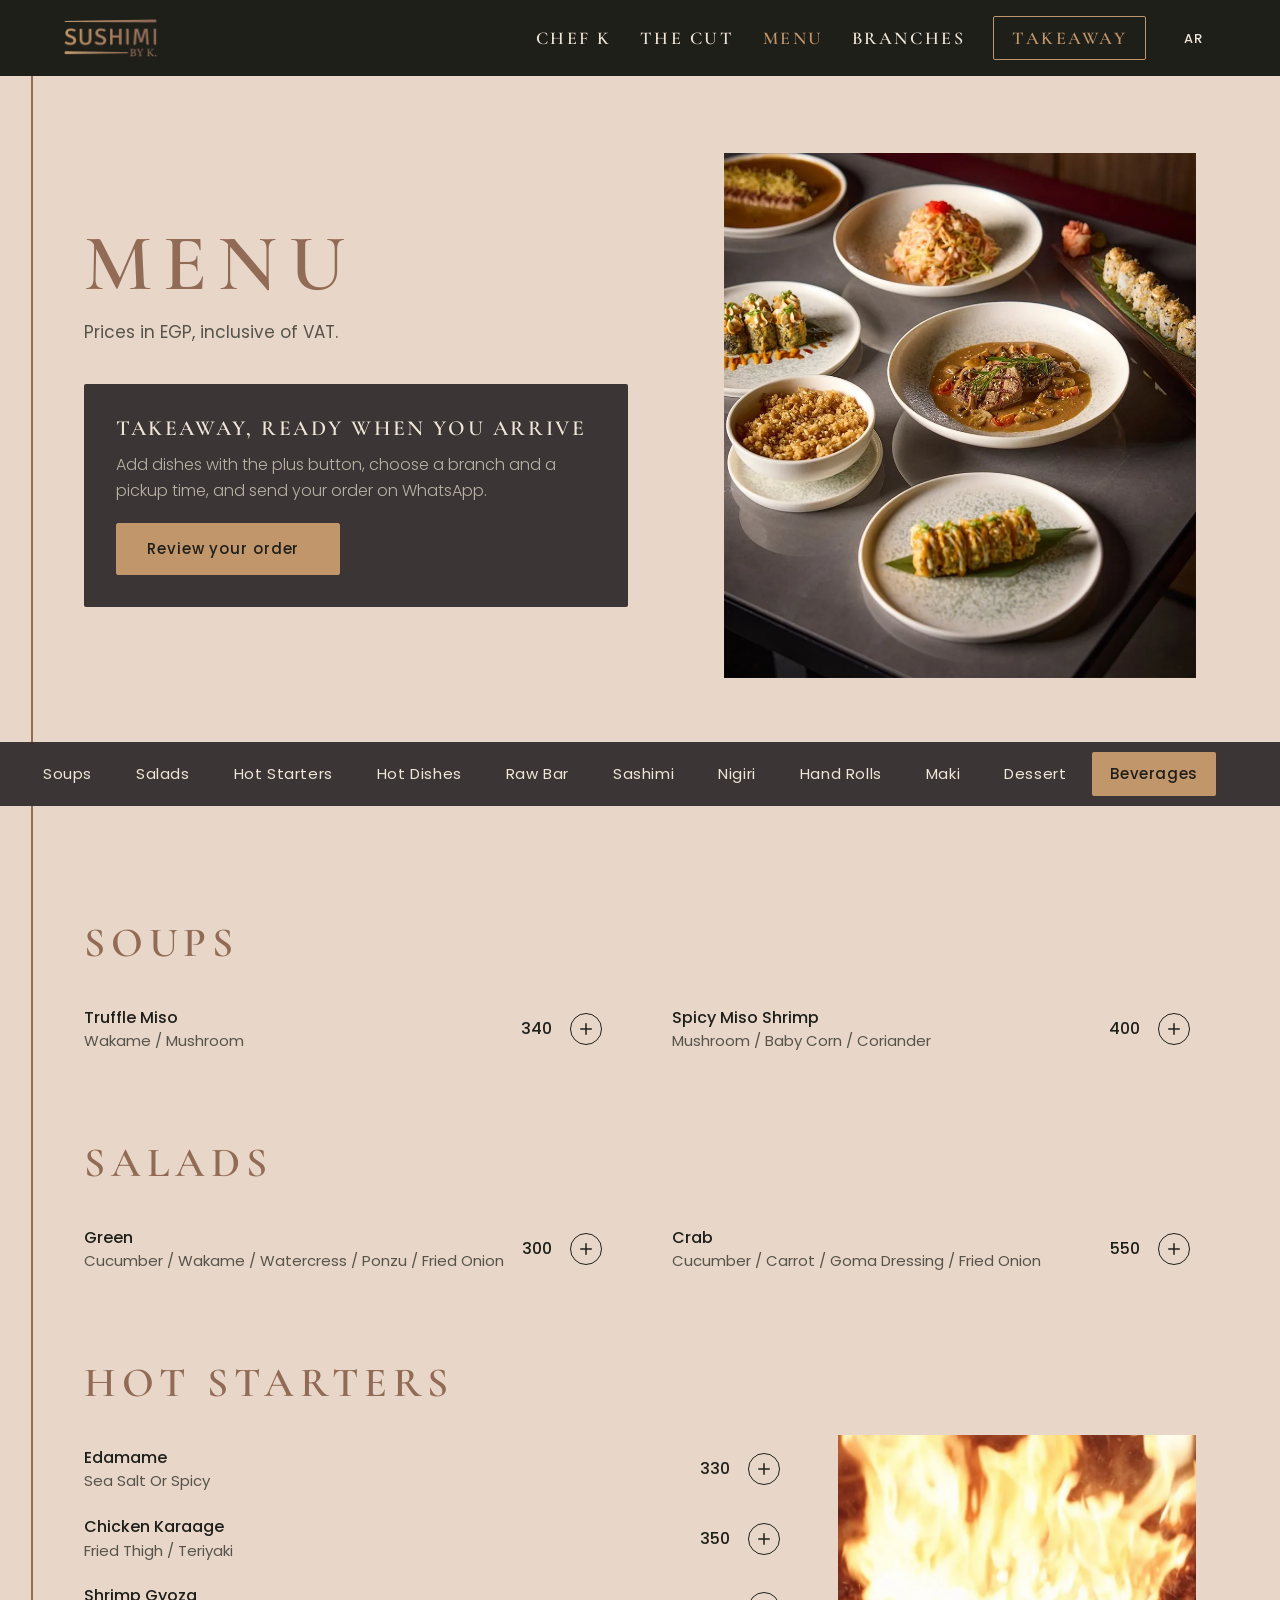
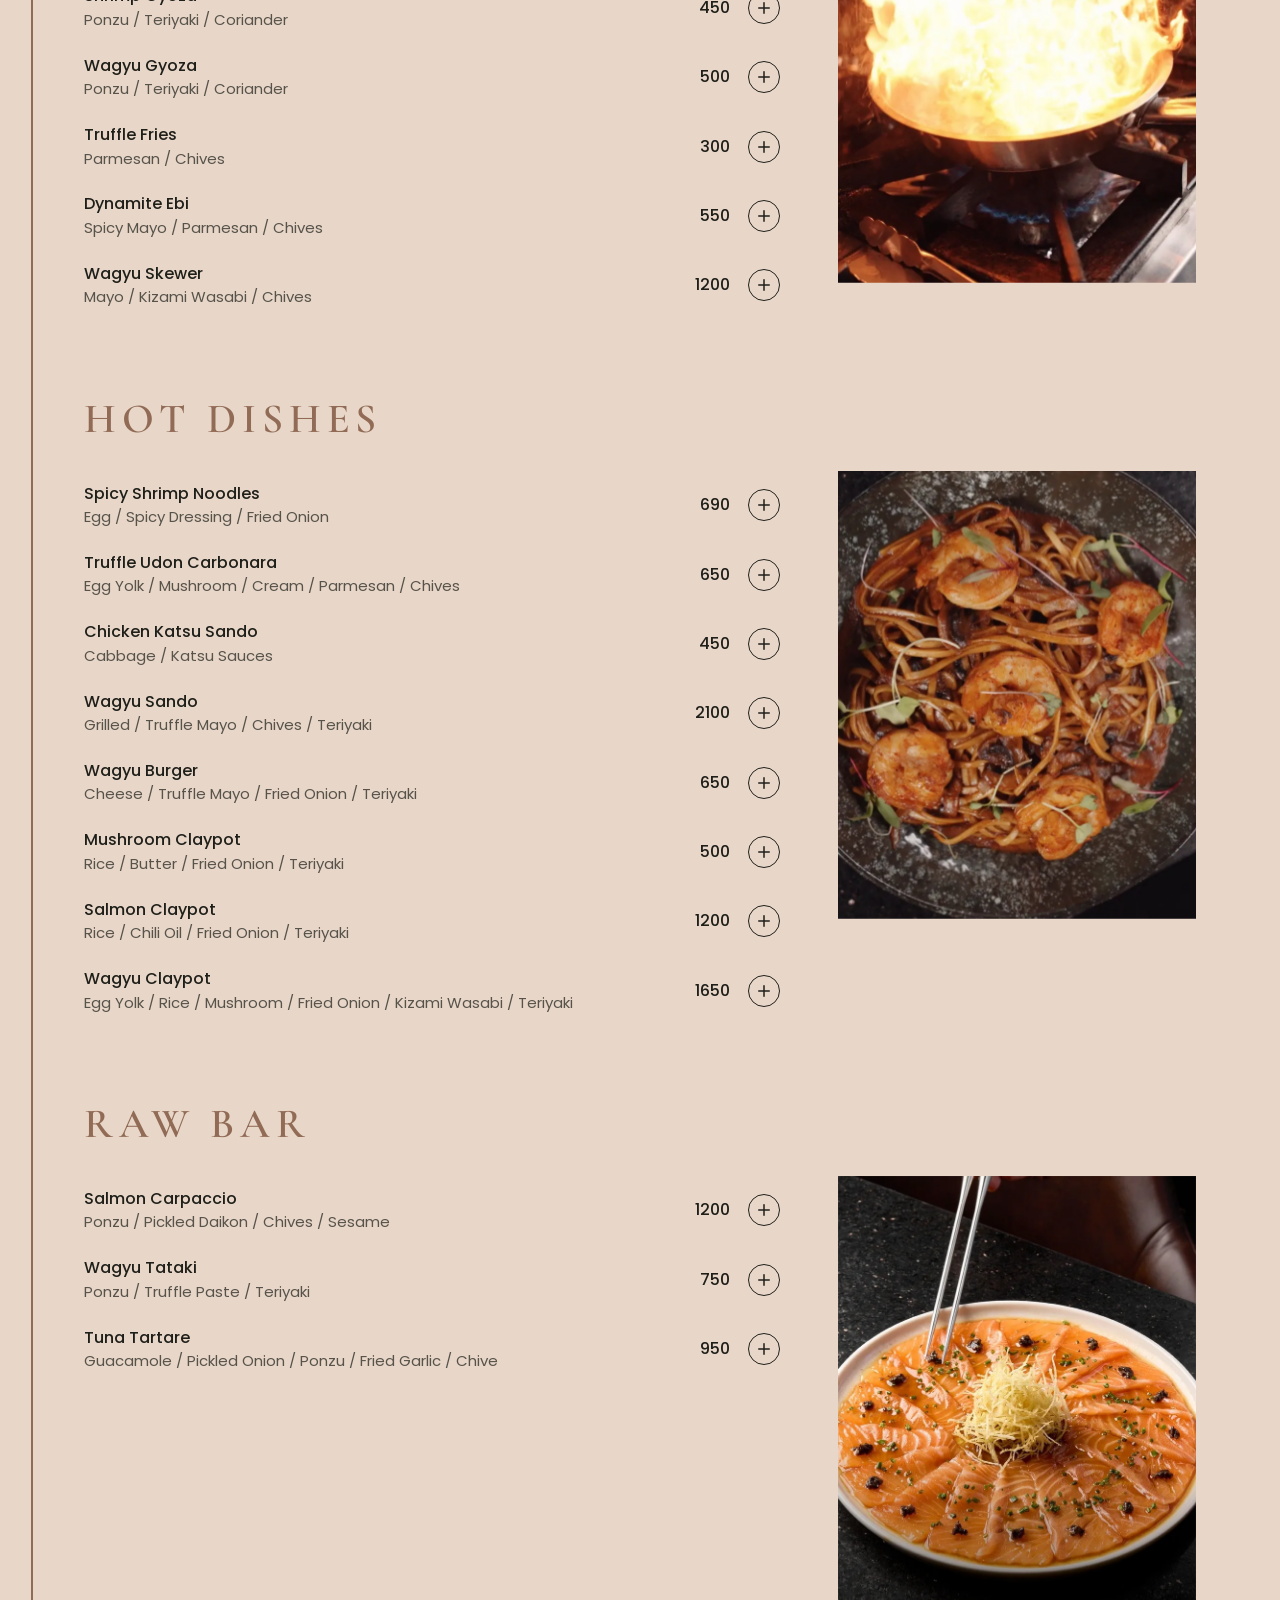
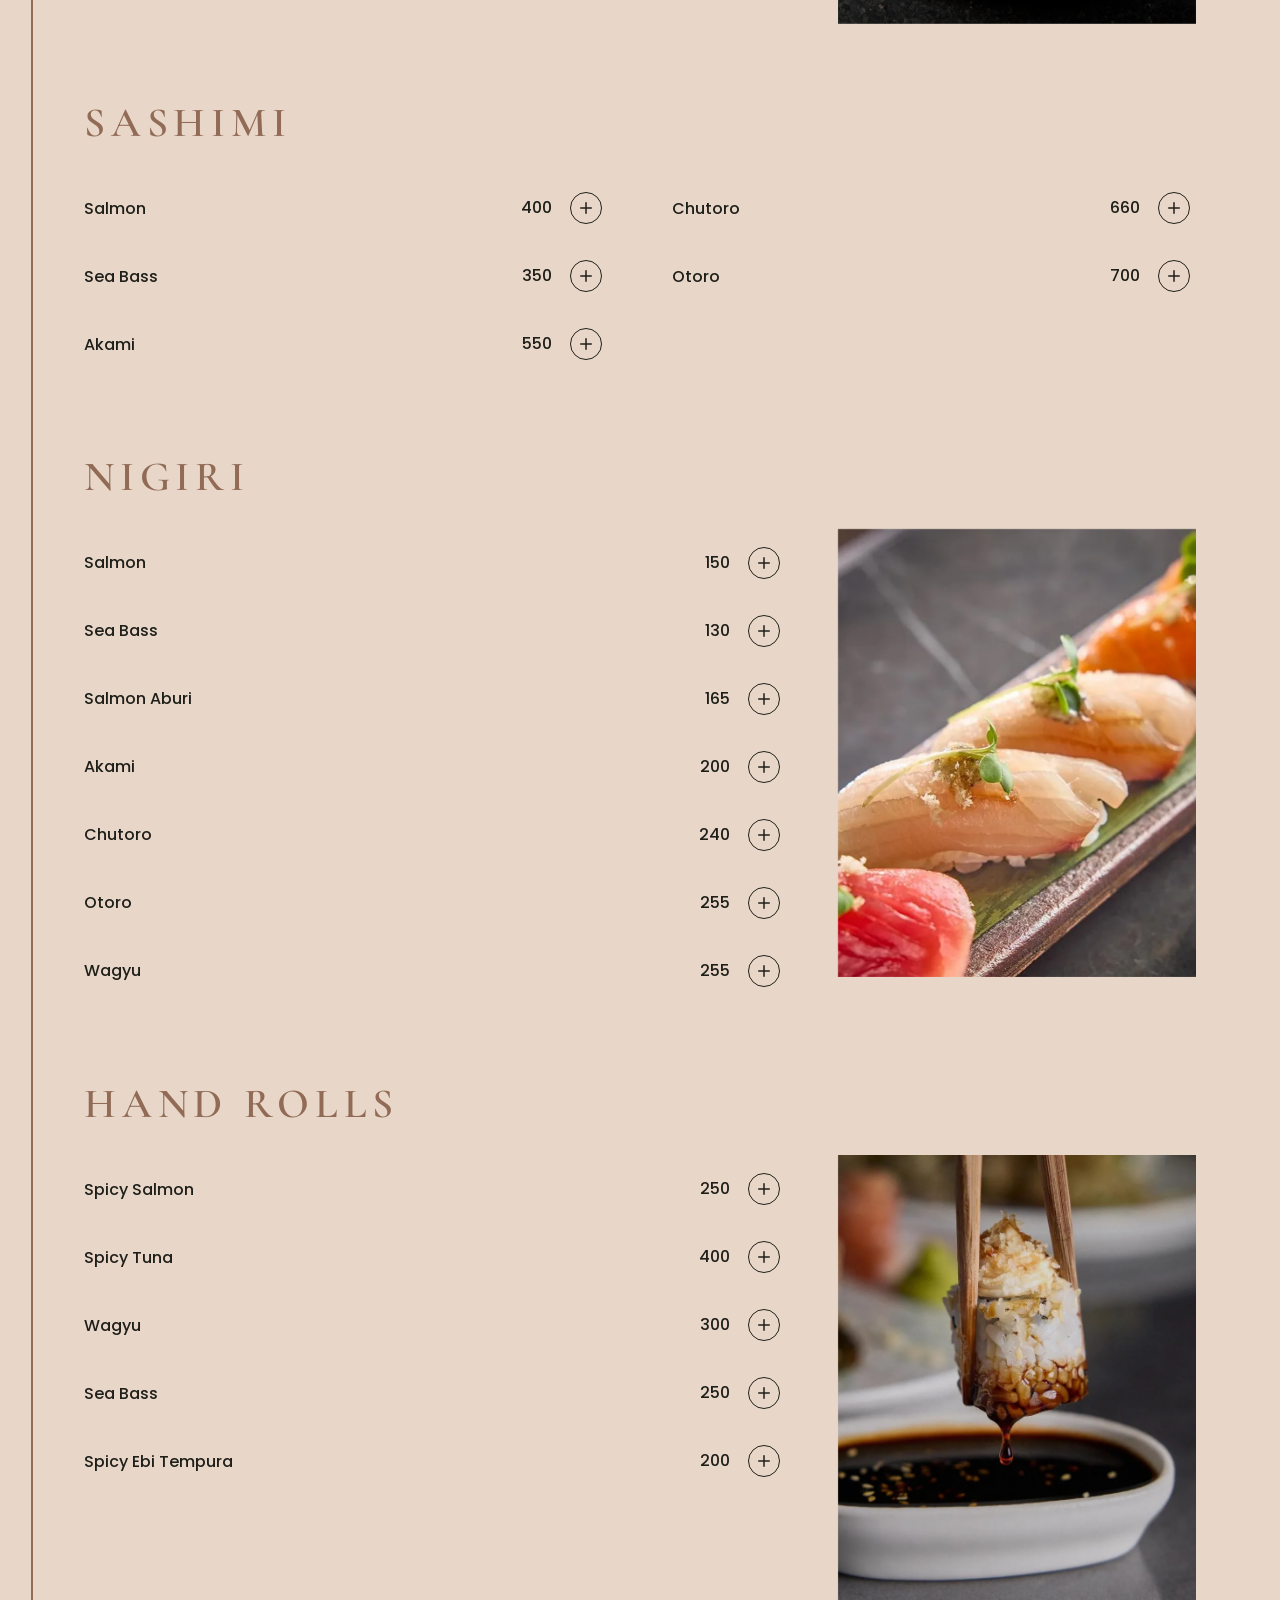
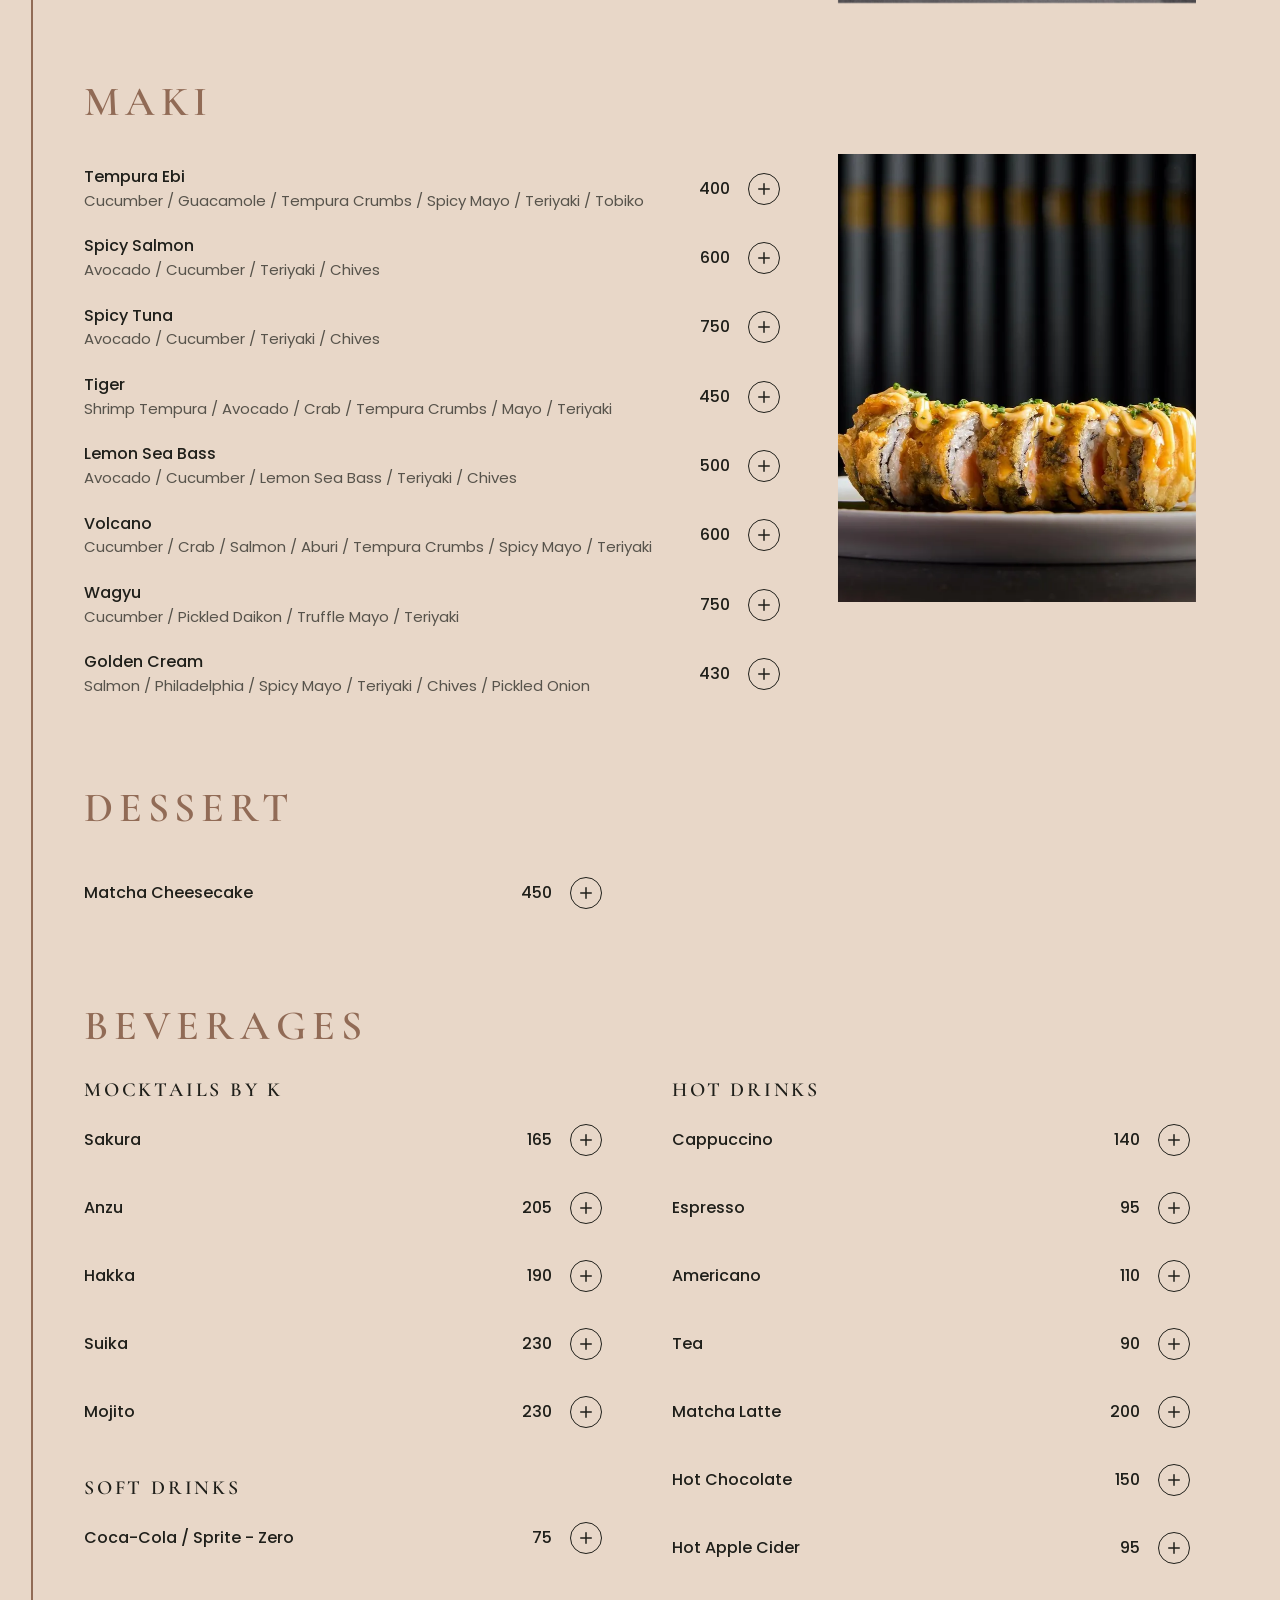
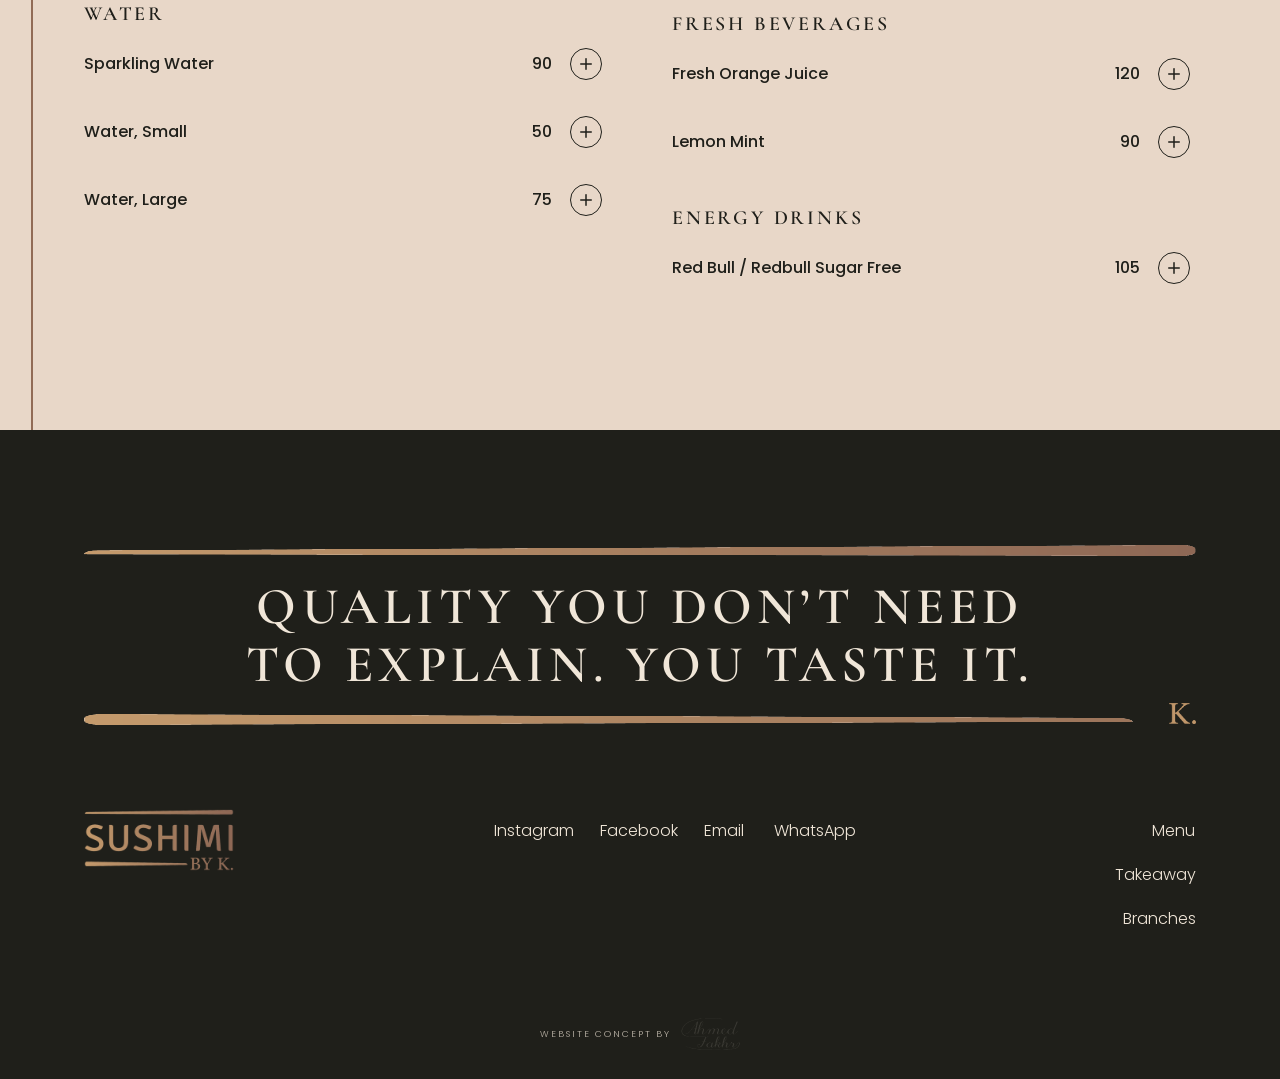
==== commit 51fa6d47: "Faster images, single language button" ====
--- a/menu.html
+++ b/menu.html
@@ -26,9 +26,9 @@
 <link rel="preload" href="fonts/poppins-ac3490.woff2" as="font" type="font/woff2" crossorigin>
 <style>html.fl body{opacity:0}body{transition:opacity .25s ease}@media(prefers-reduced-motion:reduce){body{transition:none}}</style>
 <script>(function(){var d=document.documentElement,s=0;d.classList.add('js');try{s=localStorage.getItem('sbk-intro')}catch(e){}if(s){d.classList.add('fl');setTimeout(function(){d.classList.remove('fl')},3000)}else{d.classList.add('veiled');setTimeout(function(){d.classList.remove('veiled')},4500)}})();</script>
-<link rel="stylesheet" href="fonts.css?v=1">
-<link rel="stylesheet" href="site.css?v=1">
-<script src="site.js?v=1" defer></script>
+<link rel="stylesheet" href="fonts.css?v=2">
+<link rel="stylesheet" href="site.css?v=2">
+<script src="site.js?v=2" defer></script>
 <script type="application/ld+json">{"@context": "https://schema.org", "@type": "Restaurant", "@id": "https://ahmedfakhr1.github.io/sushimibyk-preview/#restaurant", "name": "Sushimi By K", "description": "The Art of Authentic Sushi, with the founder and executive chef, Chef K, at the counter.", "url": "https://ahmedfakhr1.github.io/sushimibyk-preview/", "image": "https://ahmedfakhr1.github.io/sushimibyk-preview/img/og.jpg", "logo": "https://ahmedfakhr1.github.io/sushimibyk-preview/img/logo-copper.png", "servesCuisine": "Sushi", "email": "sushimi@sushimibyk.com", "telephone": "+201019192522", "acceptsReservations": "False", "hasMenu": "https://ahmedfakhr1.github.io/sushimibyk-preview/menu.html", "founder": {"@type": "Person", "name": "Khaled Elhady", "alternateName": "Chef K"}, "sameAs": ["https://www.instagram.com/sushimi.by.k/", "https://www.facebook.com/sushimi.by.k"], "department": [{"@type": "Restaurant", "name": "Sushimi By K, Polaris", "telephone": "+201019192522", "hasMap": "https://www.google.com/maps/place/Sushimi+By+K+-+Polaris/@30.0281532,31.4937382,17z", "address": {"@type": "PostalAddress", "streetAddress": "N 90th Street, next to Future University", "addressLocality": "New Cairo", "addressCountry": "EG"}, "openingHoursSpecification": [{"@type": "OpeningHoursSpecification", "dayOfWeek": ["Monday", "Tuesday", "Wednesday", "Thursday", "Friday", "Saturday", "Sunday"], "opens": "14:00", "closes": "00:00"}]}, {"@type": "Restaurant", "name": "Sushimi By K, Park St East", "telephone": "+201201588188", "hasMap": "https://www.google.com/maps/place/Sushimi+By+K+-+Park+St+East/@30.0074053,31.4009795,17z", "address": {"@type": "PostalAddress", "streetAddress": "Park St East", "addressLocality": "New Cairo", "addressCountry": "EG"}, "openingHoursSpecification": [{"@type": "OpeningHoursSpecification", "dayOfWeek": ["Saturday", "Sunday", "Monday", "Tuesday", "Wednesday"], "opens": "14:00", "closes": "22:00"}, {"@type": "OpeningHoursSpecification", "dayOfWeek": ["Thursday", "Friday"], "opens": "15:00", "closes": "23:00"}]}, {"@type": "Restaurant", "name": "Sushimi By K, Park St West", "telephone": "+201099981494", "hasMap": "https://www.google.com/maps/place/Sushimi+By+K+-+Park+St+West/@30.0255326,31.0109569,17z", "address": {"@type": "PostalAddress", "streetAddress": "Park St, El-Bostan", "addressLocality": "Sheikh Zayed", "addressCountry": "EG"}, "openingHoursSpecification": [{"@type": "OpeningHoursSpecification", "dayOfWeek": ["Monday", "Tuesday", "Wednesday", "Thursday", "Friday", "Saturday", "Sunday"], "opens": "14:00", "closes": "00:00"}]}]}</script>
 </head>
 <body class="pg-menu" id="top">
@@ -38,7 +38,7 @@
 <a class="hd-logo" href="index.html" aria-label="Sushimi By K, home"><img src="img/logo-copper-sm.png" width="380" height="156" alt="Sushimi By K."></a>
 <div class="nav">
 <nav class="nav-links" aria-label="Main"><a href="index.html#chef">Chef K</a><a href="index.html#cut">The cut</a><a href="menu.html" aria-current="page">Menu</a><a href="index.html#branches">Branches</a><a class="nav-btn" href="menu.html#takeaway">Takeaway</a></nav>
-<div class="lang" role="group" aria-label="Language"><span aria-current="true">EN</span><button type="button" data-open="ar" aria-label="Arabic">AR</button></div>
+<div class="lang" role="group" aria-label="Language"><button type="button" data-open="ar" aria-label="Arabic">AR</button></div>
 <button type="button" class="burger" data-open="drawer" aria-label="Open the menu"><svg class="ic" viewBox="0 0 24 24" aria-hidden="true" focusable="false"><path d="M4 8h16"/><path d="M4 16h16"/></svg></button>
 </div>
 </header>
@@ -116,5 +116,6 @@
 </div>
 </dialog>
 
+<script>addEventListener("load",function(){setTimeout(function(){document.querySelectorAll('img[loading="lazy"]').forEach(function(i){i.loading="eager"})},1e3)})</script>
 </body>
 </html>
--- a/site.css
+++ b/site.css
@@ -385,3 +385,6 @@
 @media(prefers-reduced-motion:reduce){*{scroll-behavior:auto!important}.bb,.tk-bar{transition:none}}
 .tk-intro[id]{scroll-margin-top:calc(var(--hh) + 16px)}
 .nav a[aria-current]{color:var(--copper)}
+
+/* steady */
+.js .rv,.js .fade,html.js .rv:not(.in),.js .rv.in,.js .fade.in{opacity:1!important;transition:none!important;animation:none!important;transform:none!important}
